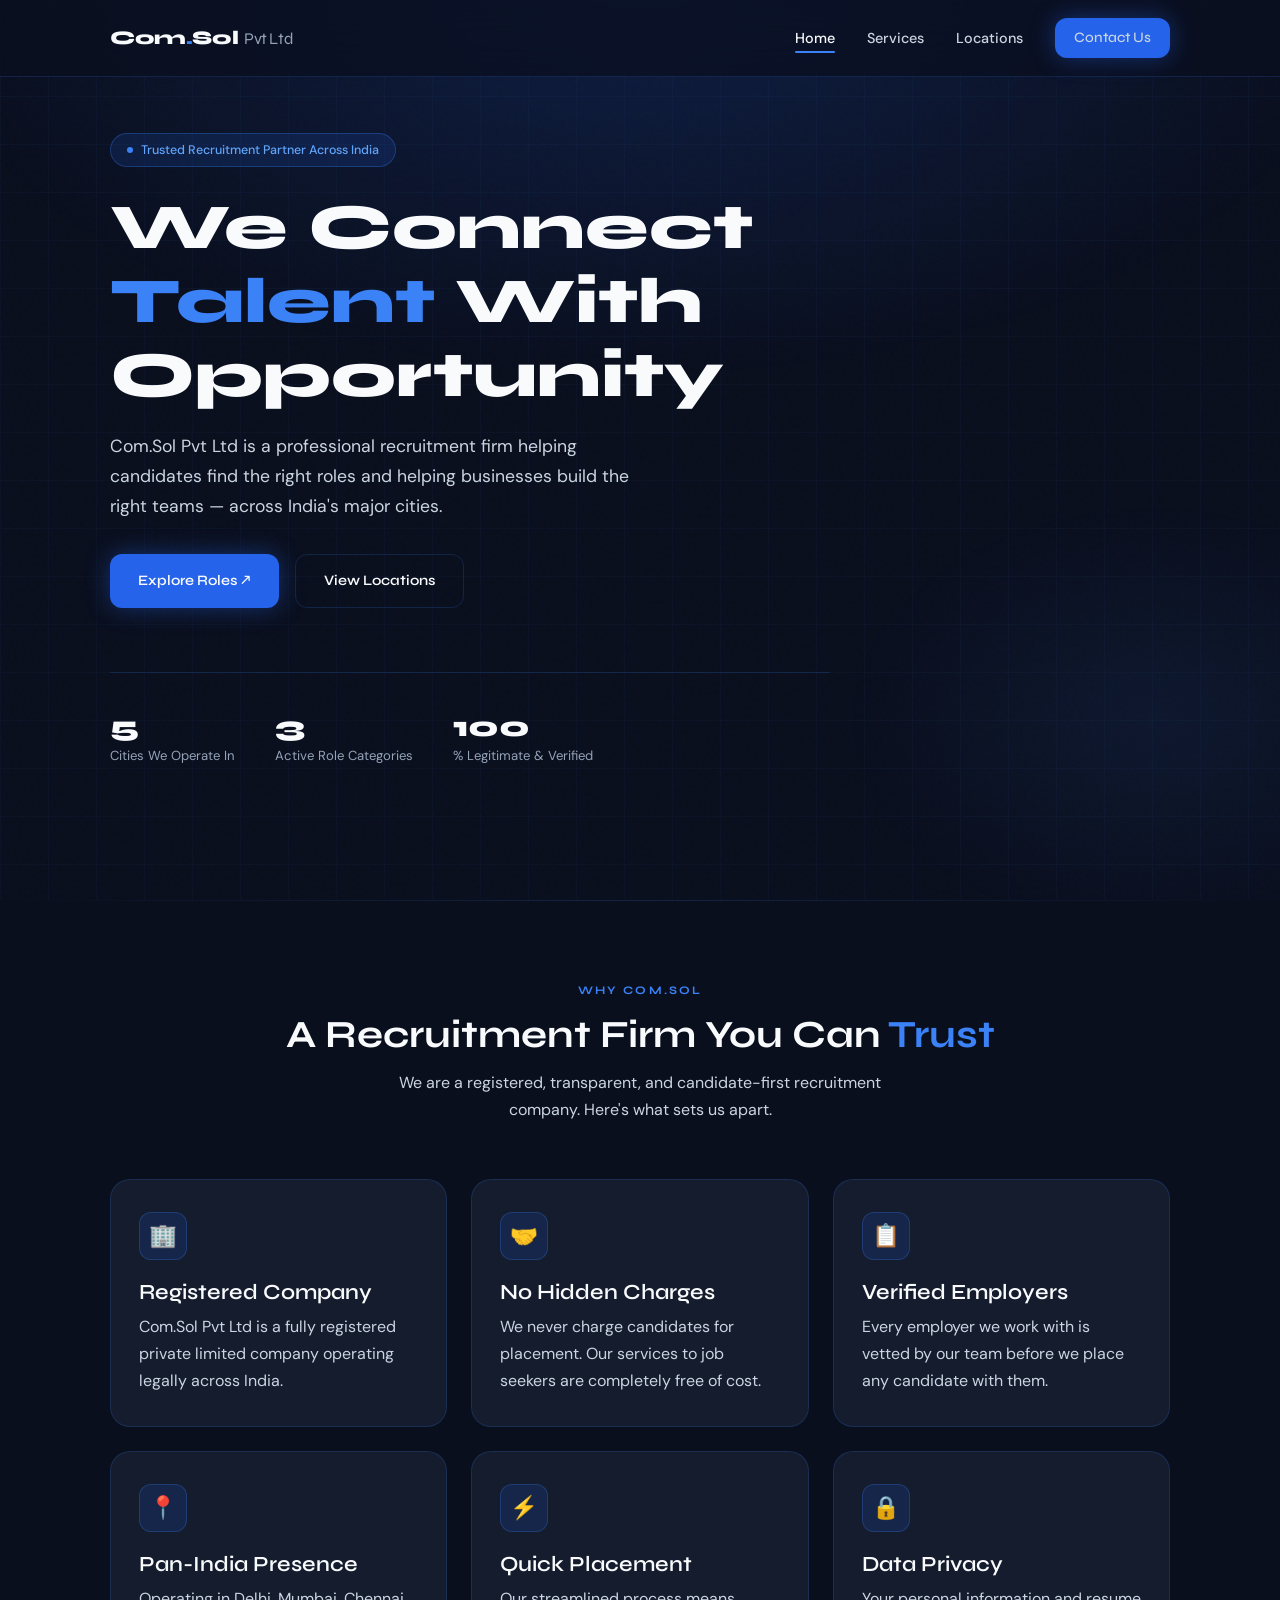
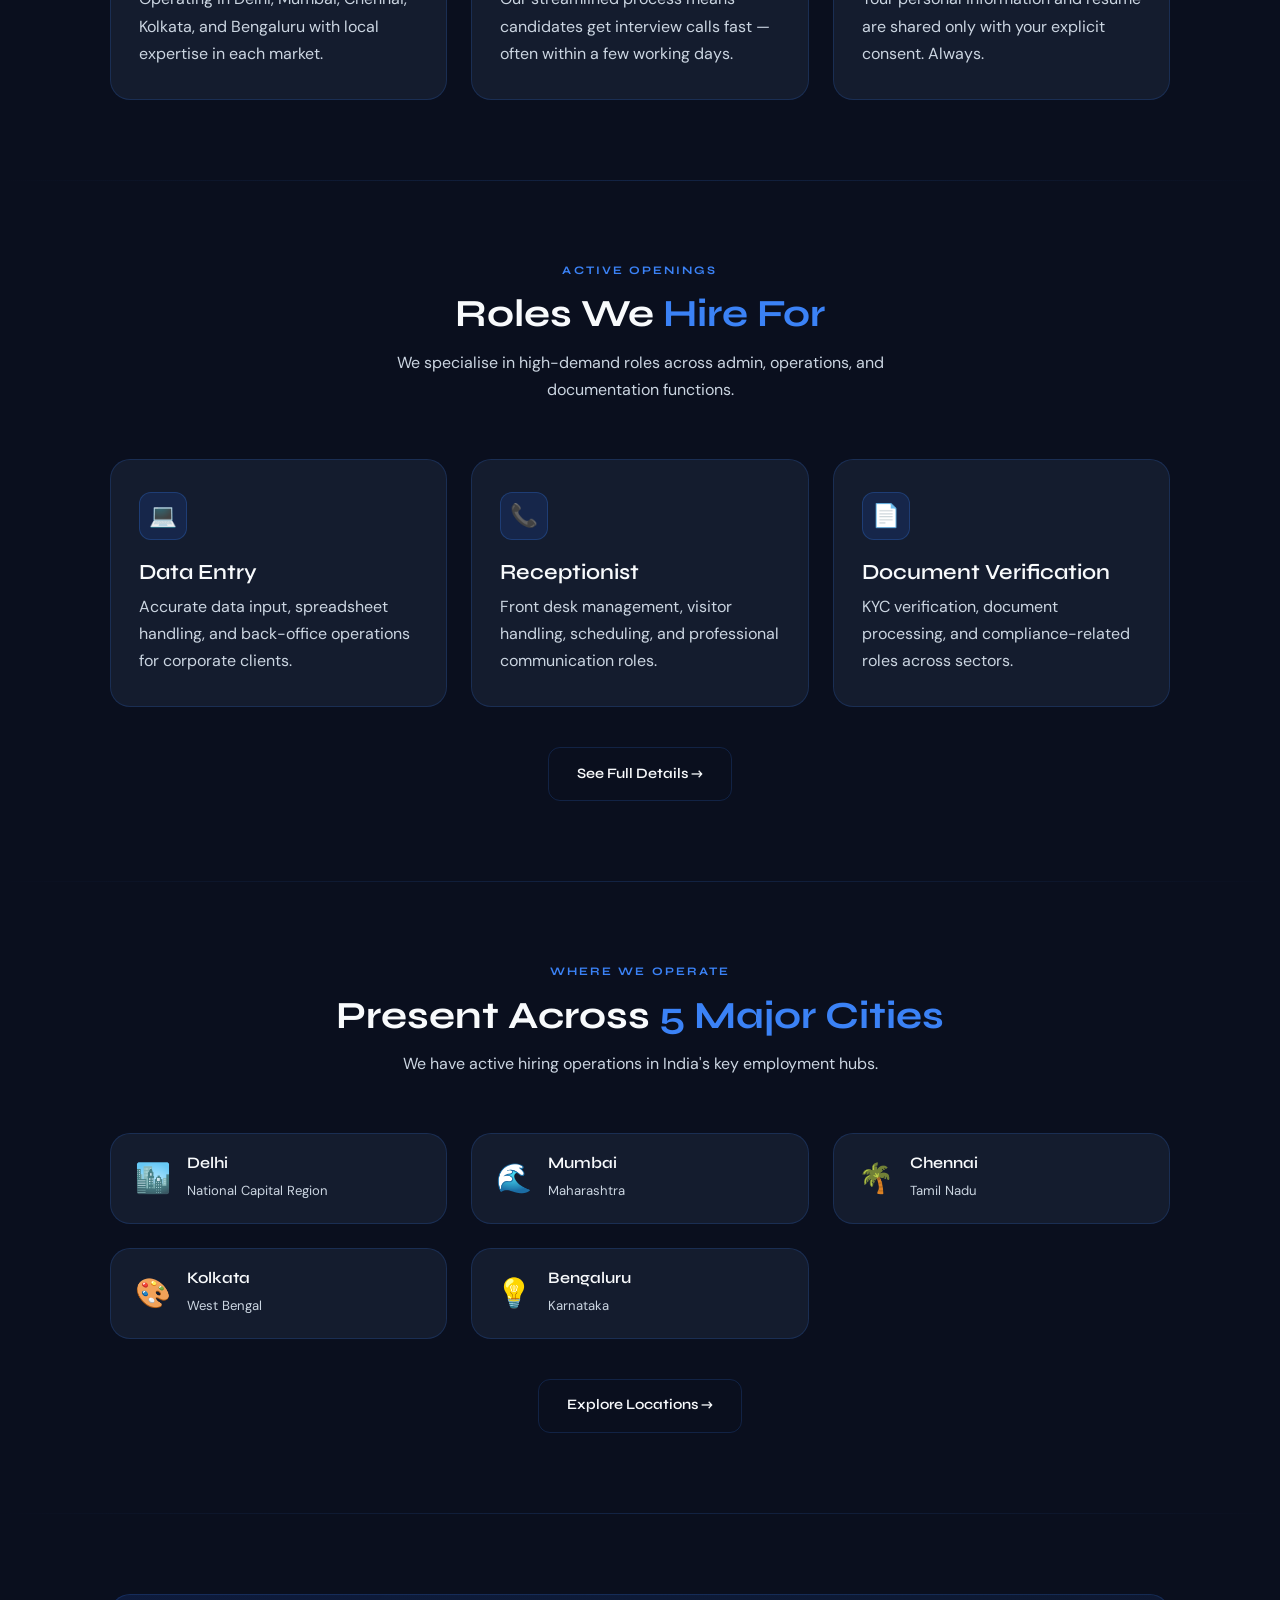
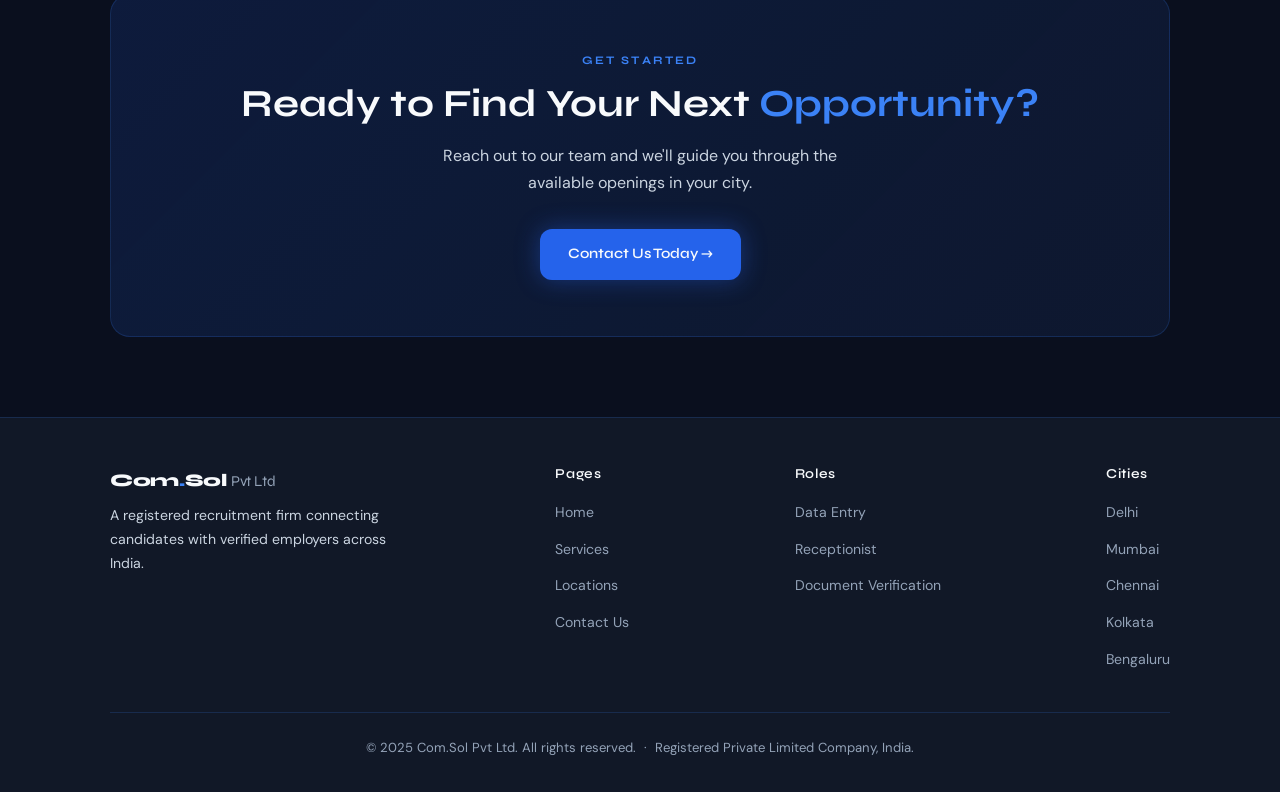
==== index.html @ 6b2676ba "initial site build" ====
<!DOCTYPE html>
<html lang="en">
<head>
  <meta charset="UTF-8" />
  <meta name="viewport" content="width=device-width, initial-scale=1.0" />
  <meta name="description" content="Com.Sol Pvt Ltd — A trusted recruitment partner connecting candidates with opportunities across India." />
  <title>Com.Sol Pvt Ltd | Recruitment Solutions</title>
  <link rel="stylesheet" href="css/style.css" />
</head>
<body>

  <!-- ── Navbar ─────────────────────────────────────────────── -->
  <header class="navbar">
    <div class="container nav-inner">
      <a href="index.html" class="nav-logo">Com<span>.</span>Sol <span style="font-weight:300;font-size:0.85em;color:var(--grey)">Pvt Ltd</span></a>
      <nav class="nav-links">
        <a href="index.html">Home</a>
        <a href="services.html">Services</a>
        <a href="locations.html">Locations</a>
        <a href="contact.html" class="btn btn-primary" style="padding:0.5rem 1.2rem;">Contact Us</a>
      </nav>
      <button class="hamburger" aria-label="Open menu">
        <span></span><span></span><span></span>
      </button>
    </div>
  </header>

  <!-- Mobile drawer -->
  <nav class="nav-drawer">
    <a href="index.html">Home</a>
    <a href="services.html">Services</a>
    <a href="locations.html">Locations</a>
    <a href="contact.html">Contact Us</a>
  </nav>

  <!-- ── Hero ───────────────────────────────────────────────── -->
  <section class="hero">
    <div class="hero-bg"></div>
    <div class="hero-grid"></div>
    <div class="container">
      <div class="hero-content">
        <div class="hero-badge">
          <span class="dot"></span>
          Trusted Recruitment Partner Across India
        </div>
        <h1>We Connect <span class="accent">Talent</span> With Opportunity</h1>
        <p>Com.Sol Pvt Ltd is a professional recruitment firm helping candidates find the right roles and helping businesses build the right teams — across India's major cities.</p>
        <div class="hero-cta">
          <a href="services.html" class="btn btn-primary">Explore Roles ↗</a>
          <a href="locations.html" class="btn btn-outline">View Locations</a>
        </div>

        <div class="stats-bar">
          <div class="stat-item">
            <div class="stat-num" data-count="5">0</div>
            <div class="stat-label">Cities We Operate In</div>
          </div>
          <div class="stat-item">
            <div class="stat-num" data-count="3">0</div>
            <div class="stat-label">Active Role Categories</div>
          </div>
          <div class="stat-item">
            <div class="stat-num" data-count="100">0</div>
            <div class="stat-label">% Legitimate &amp; Verified</div>
          </div>
        </div>
      </div>
    </div>
  </section>

  <div class="divider"></div>

  <!-- ── Why Trust Us ───────────────────────────────────────── -->
  <section>
    <div class="container">
      <div class="section-title reveal">
        <span class="section-label">Why Com.Sol</span>
        <h2>A Recruitment Firm You Can <span class="accent">Trust</span></h2>
        <p>We are a registered, transparent, and candidate-first recruitment company. Here's what sets us apart.</p>
      </div>

      <div class="grid-3 stagger-children">
        <div class="card reveal">
          <div class="card-icon">🏢</div>
          <h3>Registered Company</h3>
          <p>Com.Sol Pvt Ltd is a fully registered private limited company operating legally across India.</p>
        </div>
        <div class="card reveal">
          <div class="card-icon">🤝</div>
          <h3>No Hidden Charges</h3>
          <p>We never charge candidates for placement. Our services to job seekers are completely free of cost.</p>
        </div>
        <div class="card reveal">
          <div class="card-icon">📋</div>
          <h3>Verified Employers</h3>
          <p>Every employer we work with is vetted by our team before we place any candidate with them.</p>
        </div>
        <div class="card reveal">
          <div class="card-icon">📍</div>
          <h3>Pan-India Presence</h3>
          <p>Operating in Delhi, Mumbai, Chennai, Kolkata, and Bengaluru with local expertise in each market.</p>
        </div>
        <div class="card reveal">
          <div class="card-icon">⚡</div>
          <h3>Quick Placement</h3>
          <p>Our streamlined process means candidates get interview calls fast — often within a few working days.</p>
        </div>
        <div class="card reveal">
          <div class="card-icon">🔒</div>
          <h3>Data Privacy</h3>
          <p>Your personal information and resume are shared only with your explicit consent. Always.</p>
        </div>
      </div>
    </div>
  </section>

  <div class="divider"></div>

  <!-- ── Roles preview ──────────────────────────────────────── -->
  <section>
    <div class="container">
      <div class="section-title reveal">
        <span class="section-label">Active Openings</span>
        <h2>Roles We <span class="accent">Hire For</span></h2>
        <p>We specialise in high-demand roles across admin, operations, and documentation functions.</p>
      </div>

      <div class="grid-3 stagger-children" style="margin-bottom:2.5rem;">
        <div class="card reveal">
          <div class="card-icon">💻</div>
          <h3>Data Entry</h3>
          <p>Accurate data input, spreadsheet handling, and back-office operations for corporate clients.</p>
        </div>
        <div class="card reveal">
          <div class="card-icon">📞</div>
          <h3>Receptionist</h3>
          <p>Front desk management, visitor handling, scheduling, and professional communication roles.</p>
        </div>
        <div class="card reveal">
          <div class="card-icon">📄</div>
          <h3>Document Verification</h3>
          <p>KYC verification, document processing, and compliance-related roles across sectors.</p>
        </div>
      </div>

      <div style="text-align:center;" class="reveal">
        <a href="services.html" class="btn btn-outline">See Full Details →</a>
      </div>
    </div>
  </section>

  <div class="divider"></div>

  <!-- ── Locations preview ──────────────────────────────────── -->
  <section>
    <div class="container">
      <div class="section-title reveal">
        <span class="section-label">Where We Operate</span>
        <h2>Present Across <span class="accent">5 Major Cities</span></h2>
        <p>We have active hiring operations in India's key employment hubs.</p>
      </div>

      <div class="grid-3 stagger-children" style="margin-bottom:2.5rem;">
        <div class="card reveal" style="display:flex;align-items:center;gap:1rem;padding:1.25rem 1.5rem;">
          <span style="font-size:1.8rem;">🏙️</span>
          <div><h3 style="font-size:1rem;">Delhi</h3><p style="font-size:0.82rem;">National Capital Region</p></div>
        </div>
        <div class="card reveal" style="display:flex;align-items:center;gap:1rem;padding:1.25rem 1.5rem;">
          <span style="font-size:1.8rem;">🌊</span>
          <div><h3 style="font-size:1rem;">Mumbai</h3><p style="font-size:0.82rem;">Maharashtra</p></div>
        </div>
        <div class="card reveal" style="display:flex;align-items:center;gap:1rem;padding:1.25rem 1.5rem;">
          <span style="font-size:1.8rem;">🌴</span>
          <div><h3 style="font-size:1rem;">Chennai</h3><p style="font-size:0.82rem;">Tamil Nadu</p></div>
        </div>
        <div class="card reveal" style="display:flex;align-items:center;gap:1rem;padding:1.25rem 1.5rem;">
          <span style="font-size:1.8rem;">🎨</span>
          <div><h3 style="font-size:1rem;">Kolkata</h3><p style="font-size:0.82rem;">West Bengal</p></div>
        </div>
        <div class="card reveal" style="display:flex;align-items:center;gap:1rem;padding:1.25rem 1.5rem;">
          <span style="font-size:1.8rem;">💡</span>
          <div><h3 style="font-size:1rem;">Bengaluru</h3><p style="font-size:0.82rem;">Karnataka</p></div>
        </div>
      </div>

      <div style="text-align:center;" class="reveal">
        <a href="locations.html" class="btn btn-outline">Explore Locations →</a>
      </div>
    </div>
  </section>

  <div class="divider"></div>

  <!-- ── CTA banner ─────────────────────────────────────────── -->
  <section>
    <div class="container">
      <div class="card reveal" style="text-align:center; padding:3.5rem 2rem; background:linear-gradient(135deg, rgba(37,99,235,0.15), rgba(59,130,246,0.08));">
        <span class="section-label" style="display:block;text-align:center;">Get Started</span>
        <h2 style="margin-bottom:1rem;">Ready to Find Your Next <span class="accent">Opportunity?</span></h2>
        <p style="max-width:460px;margin:0 auto 2rem;">Reach out to our team and we'll guide you through the available openings in your city.</p>
        <a href="contact.html" class="btn btn-primary">Contact Us Today →</a>
      </div>
    </div>
  </section>

  <!-- ── Footer ─────────────────────────────────────────────── -->
  <footer>
    <div class="container">
      <div class="footer-inner">
        <div class="footer-brand">
          <div class="nav-logo">Com<span>.</span>Sol <span style="font-weight:300;font-size:0.85em;color:var(--grey)">Pvt Ltd</span></div>
          <p>A registered recruitment firm connecting candidates with verified employers across India.</p>
        </div>
        <div class="footer-links">
          <h4>Pages</h4>
          <ul>
            <li><a href="index.html">Home</a></li>
            <li><a href="services.html">Services</a></li>
            <li><a href="locations.html">Locations</a></li>
            <li><a href="contact.html">Contact Us</a></li>
          </ul>
        </div>
        <div class="footer-links">
          <h4>Roles</h4>
          <ul>
            <li><a href="services.html">Data Entry</a></li>
            <li><a href="services.html">Receptionist</a></li>
            <li><a href="services.html">Document Verification</a></li>
          </ul>
        </div>
        <div class="footer-links">
          <h4>Cities</h4>
          <ul>
            <li><a href="locations.html">Delhi</a></li>
            <li><a href="locations.html">Mumbai</a></li>
            <li><a href="locations.html">Chennai</a></li>
            <li><a href="locations.html">Kolkata</a></li>
            <li><a href="locations.html">Bengaluru</a></li>
          </ul>
        </div>
      </div>
      <div class="footer-bottom">
        © 2025 Com.Sol Pvt Ltd. All rights reserved. &nbsp;·&nbsp; Registered Private Limited Company, India.
      </div>
    </div>
  </footer>

  <script src="js/main.js"></script>
</body>
</html>
---- css/style.css ----
/* ============================================================
   Com.Sol Pvt Ltd — Main Stylesheet
   Mobile-first, Navy + Electric Blue theme
   ============================================================ */

@import url('https://fonts.googleapis.com/css2?family=Syne:wght@400;600;700;800&family=DM+Sans:wght@300;400;500&display=swap');

/* ── Variables ─────────────────────────────────────────────── */
:root {
  --navy:        #0a0f1e;
  --navy-2:      #111827;
  --navy-3:      #1a2236;
  --blue:        #2563eb;
  --blue-bright: #3b82f6;
  --blue-glow:   #60a5fa;
  --white:       #f8fafc;
  --grey:        #94a3b8;
  --grey-light:  #cbd5e1;
  --card-bg:     #141c2e;
  --border:      rgba(59,130,246,0.18);

  --font-head: 'Syne', sans-serif;
  --font-body: 'DM Sans', sans-serif;

  --radius:    12px;
  --radius-lg: 20px;
  --shadow:    0 4px 32px rgba(37,99,235,0.12);
  --transition: 0.3s cubic-bezier(0.4,0,0.2,1);
}

/* ── Reset ─────────────────────────────────────────────────── */
*, *::before, *::after { box-sizing: border-box; margin: 0; padding: 0; }
html { scroll-behavior: smooth; font-size: 16px; }
body {
  background: var(--navy);
  color: var(--white);
  font-family: var(--font-body);
  font-weight: 400;
  line-height: 1.7;
  overflow-x: hidden;
}
img { max-width: 100%; display: block; }
a { color: inherit; text-decoration: none; }
ul { list-style: none; }

/* ── Noise texture overlay ─────────────────────────────────── */
body::before {
  content: '';
  position: fixed;
  inset: 0;
  background-image: url("data:image/svg+xml,%3Csvg viewBox='0 0 256 256' xmlns='http://www.w3.org/2000/svg'%3E%3Cfilter id='n'%3E%3CfeTurbulence type='fractalNoise' baseFrequency='0.9' numOctaves='4' stitchTiles='stitch'/%3E%3C/filter%3E%3Crect width='100%25' height='100%25' filter='url(%23n)' opacity='0.035'/%3E%3C/svg%3E");
  pointer-events: none;
  z-index: 0;
  opacity: 0.4;
}

/* ── Typography ────────────────────────────────────────────── */
h1, h2, h3, h4 {
  font-family: var(--font-head);
  line-height: 1.15;
  font-weight: 700;
}
h1 { font-size: clamp(2.2rem, 7vw, 4rem); font-weight: 800; }
h2 { font-size: clamp(1.6rem, 4vw, 2.4rem); }
h3 { font-size: clamp(1.1rem, 2.5vw, 1.35rem); font-weight: 600; }
p  { color: var(--grey-light); font-size: 1rem; }

.accent { color: var(--blue-bright); }
.section-label {
  font-family: var(--font-head);
  font-size: 0.72rem;
  font-weight: 700;
  letter-spacing: 0.18em;
  text-transform: uppercase;
  color: var(--blue-bright);
  margin-bottom: 0.75rem;
  display: block;
}

/* ── Layout helpers ────────────────────────────────────────── */
.container {
  width: 100%;
  max-width: 1100px;
  margin-inline: auto;
  padding-inline: 1.25rem;
}
section { padding: 5rem 0; position: relative; z-index: 1; }

/* ── Scroll animation base ─────────────────────────────────── */
.reveal {
  opacity: 0;
  transform: translateY(32px);
  transition: opacity 0.65s ease, transform 0.65s ease;
}
.reveal.visible {
  opacity: 1;
  transform: translateY(0);
}
.reveal-delay-1 { transition-delay: 0.1s; }
.reveal-delay-2 { transition-delay: 0.2s; }
.reveal-delay-3 { transition-delay: 0.3s; }
.reveal-delay-4 { transition-delay: 0.4s; }

/* ── Navbar ─────────────────────────────────────────────────── */
.navbar {
  position: fixed;
  top: 0; left: 0; right: 0;
  z-index: 100;
  padding: 1.1rem 0;
  background: rgba(10,15,30,0.7);
  backdrop-filter: blur(18px);
  -webkit-backdrop-filter: blur(18px);
  border-bottom: 1px solid var(--border);
  transition: background var(--transition);
}
.navbar.scrolled {
  background: rgba(10,15,30,0.95);
}
.nav-inner {
  display: flex;
  align-items: center;
  justify-content: space-between;
}
.nav-logo {
  font-family: var(--font-head);
  font-weight: 800;
  font-size: 1.2rem;
  color: var(--white);
  letter-spacing: -0.02em;
}
.nav-logo span { color: var(--blue-bright); }
.nav-links {
  display: flex;
  gap: 2rem;
  align-items: center;
}
.nav-links a {
  font-size: 0.9rem;
  font-weight: 500;
  color: var(--grey-light);
  transition: color var(--transition);
  position: relative;
}
.nav-links a::after {
  content: '';
  position: absolute;
  bottom: -3px; left: 0;
  width: 0; height: 2px;
  background: var(--blue-bright);
  border-radius: 2px;
  transition: width var(--transition);
}
.nav-links a:hover,
.nav-links a.active { color: var(--white); }
.nav-links a:hover::after,
.nav-links a.active::after { width: 100%; }

/* Hamburger */
.hamburger {
  display: none;
  flex-direction: column;
  gap: 5px;
  cursor: pointer;
  padding: 4px;
  background: none;
  border: none;
}
.hamburger span {
  display: block;
  width: 24px; height: 2px;
  background: var(--white);
  border-radius: 2px;
  transition: var(--transition);
}
.hamburger.open span:nth-child(1) { transform: translateY(7px) rotate(45deg); }
.hamburger.open span:nth-child(2) { opacity: 0; }
.hamburger.open span:nth-child(3) { transform: translateY(-7px) rotate(-45deg); }

/* Mobile nav drawer */
.nav-drawer {
  display: none;
  position: fixed;
  top: 0; left: 0; right: 0; bottom: 0;
  background: var(--navy-2);
  z-index: 99;
  flex-direction: column;
  align-items: center;
  justify-content: center;
  gap: 2.5rem;
}
.nav-drawer.open { display: flex; }
.nav-drawer a {
  font-family: var(--font-head);
  font-size: 2rem;
  font-weight: 700;
  color: var(--white);
  transition: color var(--transition);
}
.nav-drawer a:hover { color: var(--blue-bright); }

/* ── Hero ───────────────────────────────────────────────────── */
.hero {
  min-height: 100svh;
  display: flex;
  align-items: center;
  padding-top: 5rem;
  position: relative;
  overflow: hidden;
}
.hero-bg {
  position: absolute;
  inset: 0;
  background: radial-gradient(ellipse 80% 60% at 50% 0%, rgba(37,99,235,0.18) 0%, transparent 70%),
              radial-gradient(ellipse 40% 40% at 90% 80%, rgba(59,130,246,0.08) 0%, transparent 60%);
}
.hero-grid {
  position: absolute;
  inset: 0;
  background-image:
    linear-gradient(rgba(59,130,246,0.04) 1px, transparent 1px),
    linear-gradient(90deg, rgba(59,130,246,0.04) 1px, transparent 1px);
  background-size: 48px 48px;
}
.hero-content {
  position: relative;
  z-index: 1;
  max-width: 720px;
}
.hero-badge {
  display: inline-flex;
  align-items: center;
  gap: 0.5rem;
  background: rgba(37,99,235,0.15);
  border: 1px solid rgba(59,130,246,0.3);
  border-radius: 100px;
  padding: 0.35rem 1rem;
  font-size: 0.78rem;
  font-weight: 500;
  color: var(--blue-glow);
  margin-bottom: 1.5rem;
  animation: fadeDown 0.6s ease both;
}
.hero-badge .dot {
  width: 6px; height: 6px;
  border-radius: 50%;
  background: var(--blue-bright);
  animation: pulse 2s ease infinite;
}
.hero h1 {
  animation: fadeUp 0.7s ease 0.15s both;
  margin-bottom: 1.25rem;
}
.hero p {
  font-size: 1.1rem;
  max-width: 540px;
  animation: fadeUp 0.7s ease 0.3s both;
  margin-bottom: 2rem;
}
.hero-cta {
  display: flex;
  gap: 1rem;
  flex-wrap: wrap;
  animation: fadeUp 0.7s ease 0.45s both;
}
.btn {
  display: inline-flex;
  align-items: center;
  gap: 0.5rem;
  padding: 0.85rem 1.75rem;
  border-radius: var(--radius);
  font-family: var(--font-head);
  font-size: 0.9rem;
  font-weight: 600;
  cursor: pointer;
  transition: var(--transition);
  border: none;
}
.btn-primary {
  background: var(--blue);
  color: var(--white);
  box-shadow: 0 0 24px rgba(37,99,235,0.4);
}
.btn-primary:hover {
  background: var(--blue-bright);
  box-shadow: 0 0 36px rgba(59,130,246,0.5);
  transform: translateY(-2px);
}
.btn-outline {
  background: transparent;
  color: var(--white);
  border: 1.5px solid var(--border);
}
.btn-outline:hover {
  border-color: var(--blue-bright);
  color: var(--blue-bright);
  transform: translateY(-2px);
}

/* Stats bar */
.stats-bar {
  display: flex;
  gap: 2.5rem;
  flex-wrap: wrap;
  margin-top: 4rem;
  padding-top: 2.5rem;
  border-top: 1px solid var(--border);
  animation: fadeUp 0.7s ease 0.6s both;
}
.stat-num {
  font-family: var(--font-head);
  font-size: 1.8rem;
  font-weight: 800;
  color: var(--white);
  line-height: 1;
}
.stat-label {
  font-size: 0.82rem;
  color: var(--grey);
  margin-top: 0.2rem;
}

/* ── Section titles ─────────────────────────────────────────── */
.section-title {
  text-align: center;
  margin-bottom: 3.5rem;
}
.section-title h2 { margin-bottom: 0.75rem; }
.section-title p  { max-width: 520px; margin-inline: auto; }

/* ── Cards ──────────────────────────────────────────────────── */
.card {
  background: var(--card-bg);
  border: 1px solid var(--border);
  border-radius: var(--radius-lg);
  padding: 2rem 1.75rem;
  transition: var(--transition);
  position: relative;
  overflow: hidden;
}
.card::before {
  content: '';
  position: absolute;
  top: 0; left: 0; right: 0;
  height: 3px;
  background: linear-gradient(90deg, var(--blue), var(--blue-glow));
  opacity: 0;
  transition: opacity var(--transition);
}
.card:hover {
  border-color: rgba(59,130,246,0.4);
  transform: translateY(-4px);
  box-shadow: var(--shadow);
}
.card:hover::before { opacity: 1; }

.card-icon {
  width: 48px; height: 48px;
  border-radius: var(--radius);
  background: rgba(37,99,235,0.15);
  border: 1px solid rgba(59,130,246,0.25);
  display: flex;
  align-items: center;
  justify-content: center;
  margin-bottom: 1.25rem;
  font-size: 1.4rem;
}
.card h3 { margin-bottom: 0.5rem; }

/* ── Grid layouts ───────────────────────────────────────────── */
.grid-3 {
  display: grid;
  grid-template-columns: 1fr;
  gap: 1.5rem;
}
.grid-2 {
  display: grid;
  grid-template-columns: 1fr;
  gap: 1.5rem;
}

/* ── Divider ────────────────────────────────────────────────── */
.divider {
  height: 1px;
  background: linear-gradient(90deg, transparent, var(--border), transparent);
  margin: 0;
}

/* ── Footer ─────────────────────────────────────────────────── */
footer {
  background: var(--navy-2);
  border-top: 1px solid var(--border);
  padding: 3rem 0 2rem;
  position: relative;
  z-index: 1;
}
.footer-inner {
  display: flex;
  flex-direction: column;
  gap: 2rem;
}
.footer-brand .nav-logo { font-size: 1.1rem; margin-bottom: 0.5rem; }
.footer-brand p { font-size: 0.88rem; max-width: 280px; }
.footer-links h4 {
  font-family: var(--font-head);
  font-size: 0.85rem;
  font-weight: 600;
  color: var(--white);
  margin-bottom: 1rem;
  letter-spacing: 0.05em;
}
.footer-links ul { display: flex; flex-direction: column; gap: 0.6rem; }
.footer-links a {
  font-size: 0.88rem;
  color: var(--grey);
  transition: color var(--transition);
}
.footer-links a:hover { color: var(--blue-bright); }
.footer-bottom {
  margin-top: 2.5rem;
  padding-top: 1.5rem;
  border-top: 1px solid var(--border);
  font-size: 0.82rem;
  color: var(--grey);
  text-align: center;
}

/* ── Page hero (inner pages) ────────────────────────────────── */
.page-hero {
  padding: 8rem 0 4rem;
  position: relative;
  overflow: hidden;
}
.page-hero-bg {
  position: absolute;
  inset: 0;
  background: radial-gradient(ellipse 70% 60% at 50% 0%, rgba(37,99,235,0.14) 0%, transparent 70%);
}
.page-hero h1 { margin-bottom: 1rem; }
.page-hero p  { max-width: 560px; font-size: 1.05rem; }

/* ── Animations ─────────────────────────────────────────────── */
@keyframes fadeUp   { from { opacity:0; transform:translateY(24px); } to { opacity:1; transform:none; } }
@keyframes fadeDown { from { opacity:0; transform:translateY(-12px);} to { opacity:1; transform:none; } }
@keyframes pulse {
  0%,100% { box-shadow: 0 0 0 0 rgba(59,130,246,0.6); }
  50%      { box-shadow: 0 0 0 5px rgba(59,130,246,0); }
}

/* ── Responsive ─────────────────────────────────────────────── */
@media (min-width: 640px) {
  .grid-3 { grid-template-columns: repeat(2, 1fr); }
  .grid-2 { grid-template-columns: repeat(2, 1fr); }
  .footer-inner { flex-direction: row; justify-content: space-between; }
}
@media (min-width: 900px) {
  .grid-3 { grid-template-columns: repeat(3, 1fr); }
  .hamburger { display: none !important; }
  .nav-links  { display: flex !important; }
}
@media (max-width: 899px) {
  .hamburger { display: flex; }
  .nav-links  { display: none; }
}
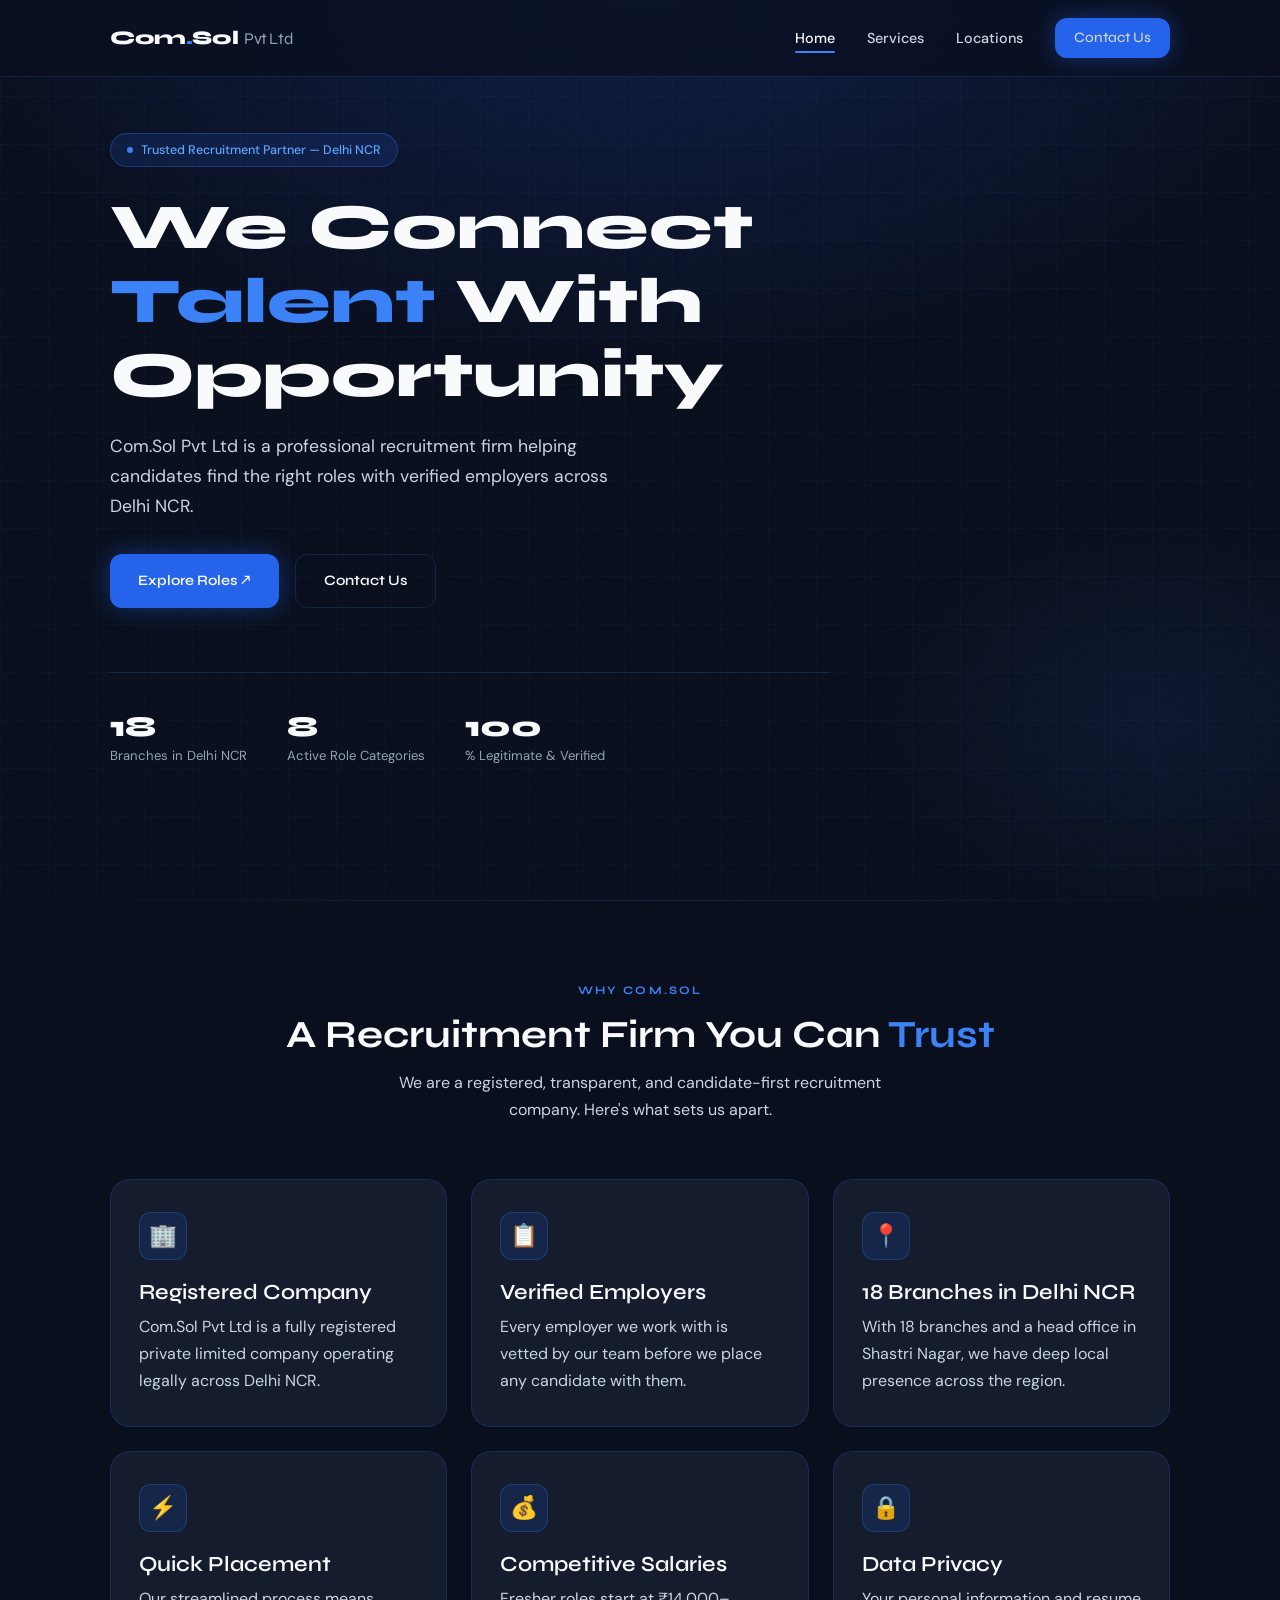
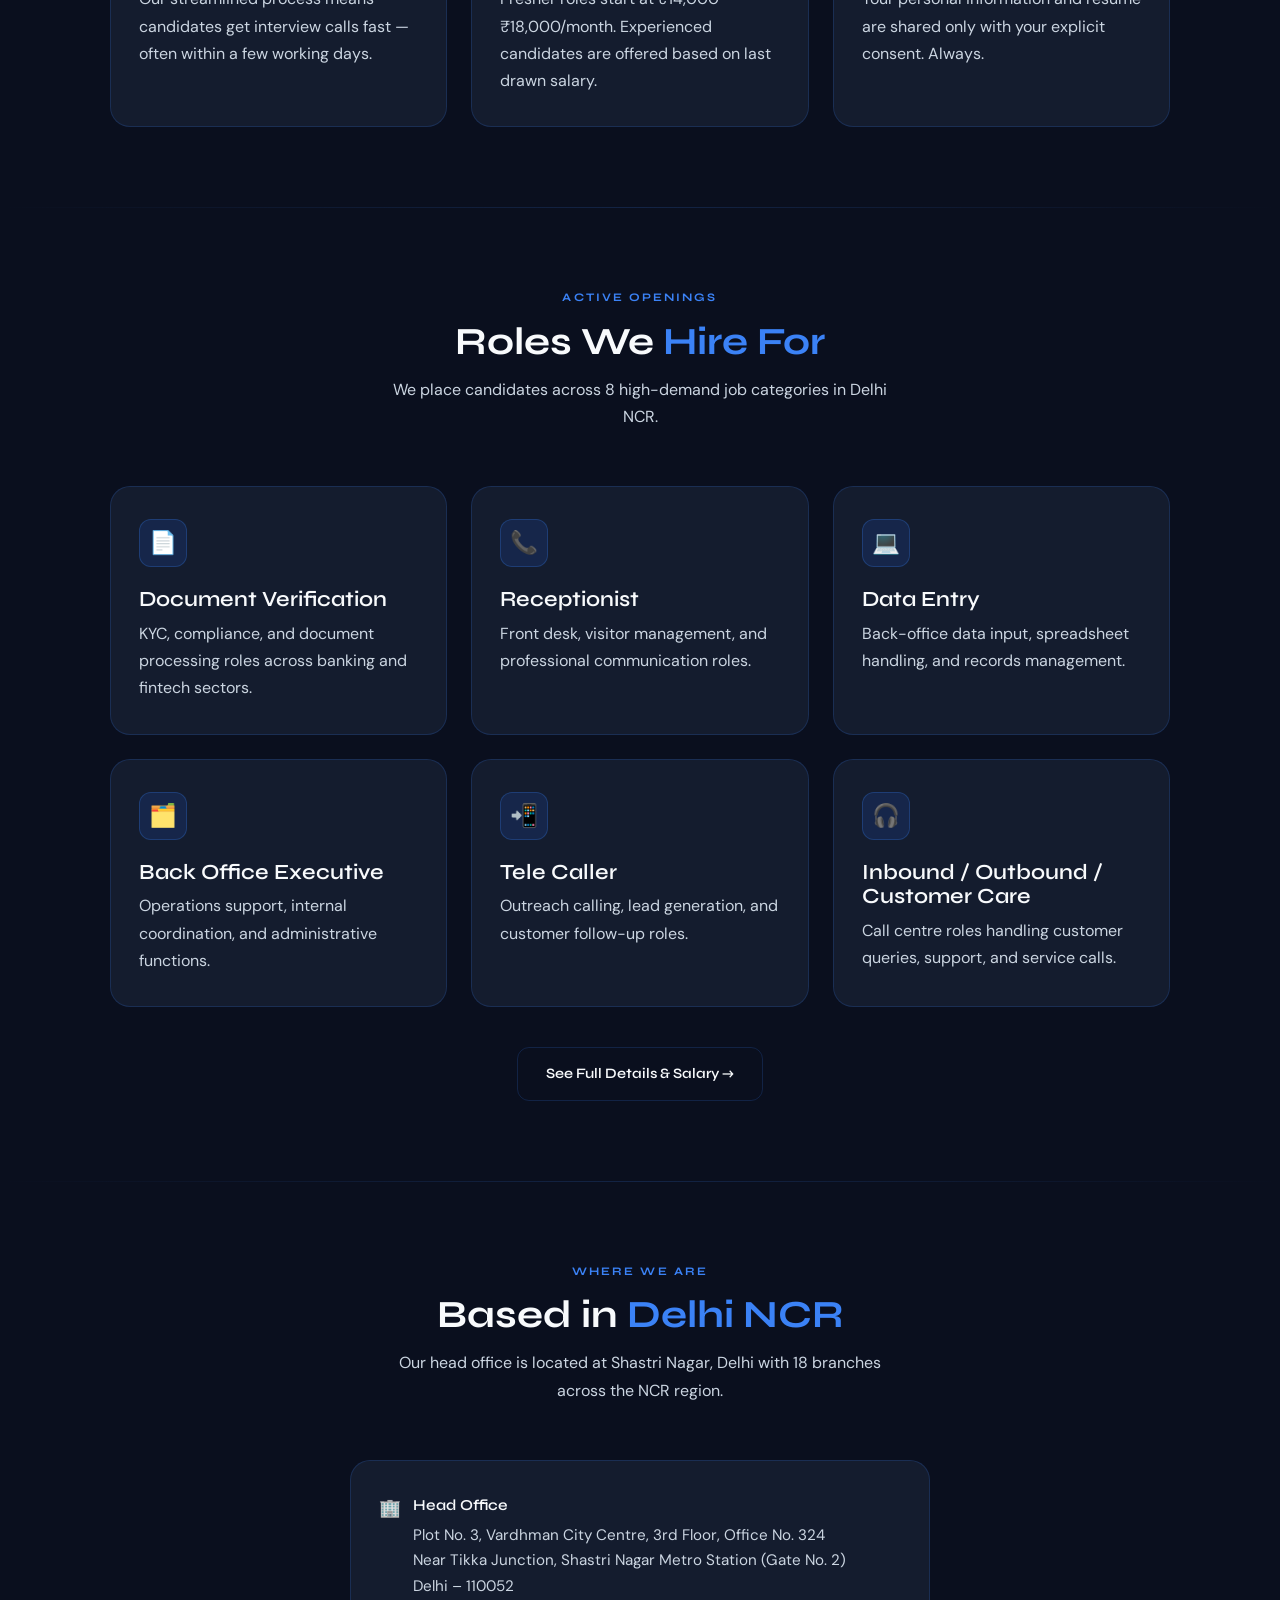
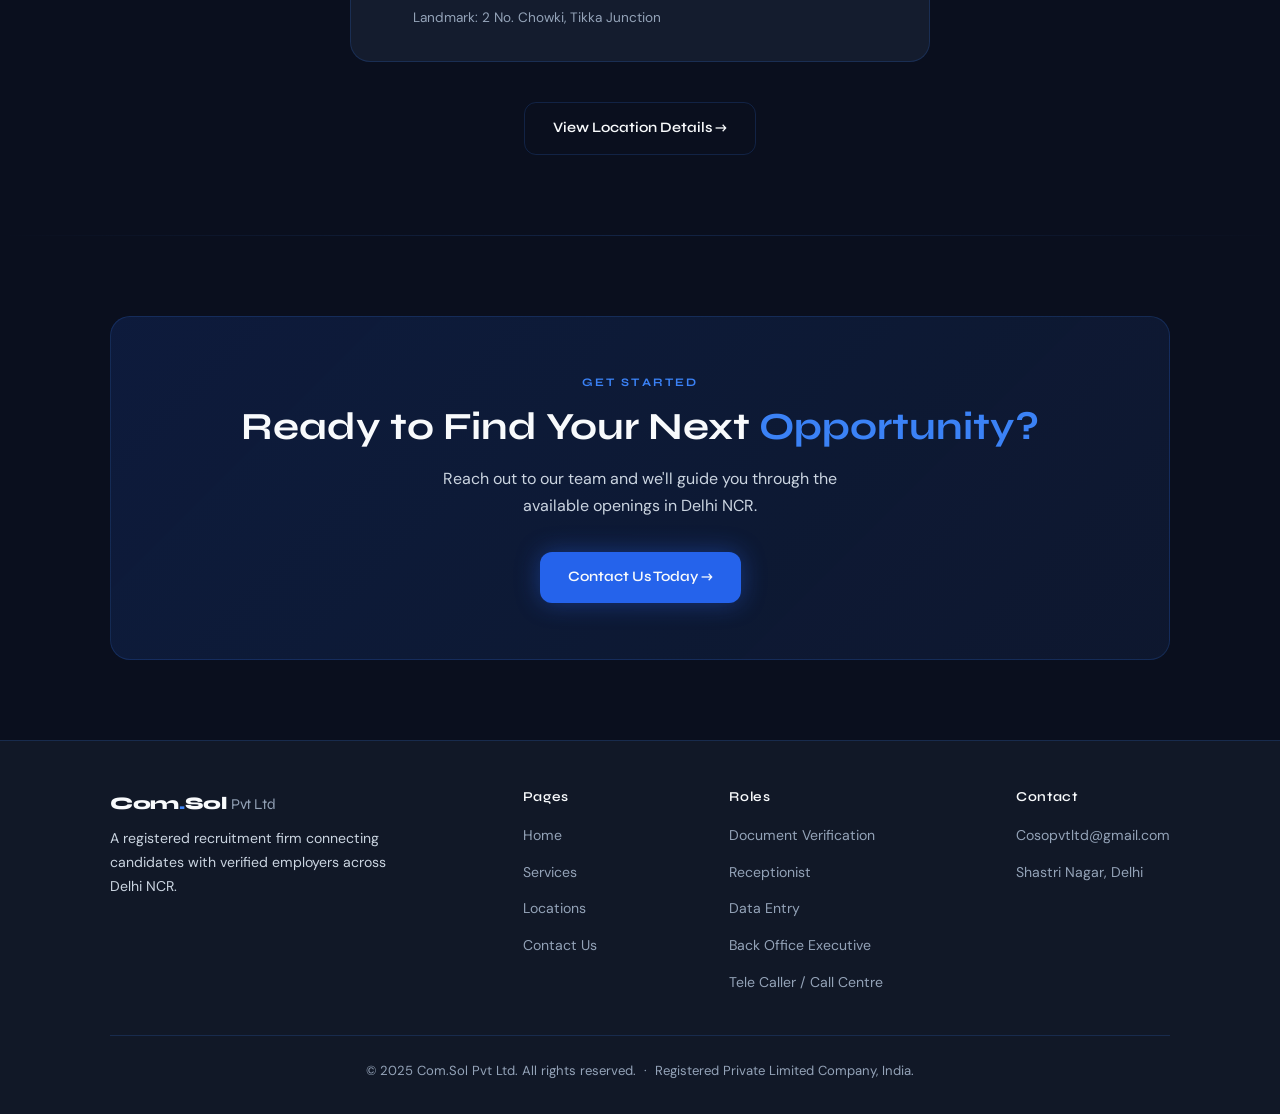
==== commit 82f4333c: "update: locations, roles, contact modal, salary info" ====
--- a/index.html
+++ b/index.html
@@ -3,7 +3,7 @@
 <head>
   <meta charset="UTF-8" />
   <meta name="viewport" content="width=device-width, initial-scale=1.0" />
-  <meta name="description" content="Com.Sol Pvt Ltd — A trusted recruitment partner connecting candidates with opportunities across India." />
+  <meta name="description" content="Com.Sol Pvt Ltd — A trusted recruitment partner connecting candidates with opportunities across Delhi NCR." />
   <title>Com.Sol Pvt Ltd | Recruitment Solutions</title>
   <link rel="stylesheet" href="css/style.css" />
 </head>
@@ -16,8 +16,8 @@
       <nav class="nav-links">
         <a href="index.html">Home</a>
         <a href="services.html">Services</a>
-        <a href="locations.html">Locations</a>
-        <a href="contact.html" class="btn btn-primary" style="padding:0.5rem 1.2rem;">Contact Us</a>
+        <a href="locations/">Locations</a>
+        <a href="#" data-contact class="btn btn-primary" style="padding:0.5rem 1.2rem;">Contact Us</a>
       </nav>
       <button class="hamburger" aria-label="Open menu">
         <span></span><span></span><span></span>
@@ -29,8 +29,8 @@
   <nav class="nav-drawer">
     <a href="index.html">Home</a>
     <a href="services.html">Services</a>
-    <a href="locations.html">Locations</a>
-    <a href="contact.html">Contact Us</a>
+    <a href="locations/">Locations</a>
+    <a href="#" data-contact>Contact Us</a>
   </nav>
 
   <!-- ── Hero ───────────────────────────────────────────────── -->
@@ -41,22 +41,22 @@
       <div class="hero-content">
         <div class="hero-badge">
           <span class="dot"></span>
-          Trusted Recruitment Partner Across India
+          Trusted Recruitment Partner — Delhi NCR
         </div>
         <h1>We Connect <span class="accent">Talent</span> With Opportunity</h1>
-        <p>Com.Sol Pvt Ltd is a professional recruitment firm helping candidates find the right roles and helping businesses build the right teams — across India's major cities.</p>
+        <p>Com.Sol Pvt Ltd is a professional recruitment firm helping candidates find the right roles with verified employers across Delhi NCR.</p>
         <div class="hero-cta">
           <a href="services.html" class="btn btn-primary">Explore Roles ↗</a>
-          <a href="locations.html" class="btn btn-outline">View Locations</a>
+          <a href="#" data-contact class="btn btn-outline">Contact Us</a>
         </div>
 
         <div class="stats-bar">
           <div class="stat-item">
-            <div class="stat-num" data-count="5">0</div>
-            <div class="stat-label">Cities We Operate In</div>
+            <div class="stat-num" data-count="18">0</div>
+            <div class="stat-label">Branches in Delhi NCR</div>
           </div>
           <div class="stat-item">
-            <div class="stat-num" data-count="3">0</div>
+            <div class="stat-num" data-count="8">0</div>
             <div class="stat-label">Active Role Categories</div>
           </div>
           <div class="stat-item">
@@ -83,12 +83,7 @@
         <div class="card reveal">
           <div class="card-icon">🏢</div>
           <h3>Registered Company</h3>
-          <p>Com.Sol Pvt Ltd is a fully registered private limited company operating legally across India.</p>
-        </div>
-        <div class="card reveal">
-          <div class="card-icon">🤝</div>
-          <h3>No Hidden Charges</h3>
-          <p>We never charge candidates for placement. Our services to job seekers are completely free of cost.</p>
+          <p>Com.Sol Pvt Ltd is a fully registered private limited company operating legally across Delhi NCR.</p>
         </div>
         <div class="card reveal">
           <div class="card-icon">📋</div>
@@ -97,8 +92,8 @@
         </div>
         <div class="card reveal">
           <div class="card-icon">📍</div>
-          <h3>Pan-India Presence</h3>
-          <p>Operating in Delhi, Mumbai, Chennai, Kolkata, and Bengaluru with local expertise in each market.</p>
+          <h3>18 Branches in Delhi NCR</h3>
+          <p>With 18 branches and a head office in Shastri Nagar, we have deep local presence across the region.</p>
         </div>
         <div class="card reveal">
           <div class="card-icon">⚡</div>
@@ -106,6 +101,11 @@
           <p>Our streamlined process means candidates get interview calls fast — often within a few working days.</p>
         </div>
         <div class="card reveal">
+          <div class="card-icon">💰</div>
+          <h3>Competitive Salaries</h3>
+          <p>Fresher roles start at ₹14,000–₹18,000/month. Experienced candidates are offered based on last drawn salary.</p>
+        </div>
+        <div class="card reveal">
           <div class="card-icon">🔒</div>
           <h3>Data Privacy</h3>
           <p>Your personal information and resume are shared only with your explicit consent. Always.</p>
@@ -122,69 +122,74 @@
       <div class="section-title reveal">
         <span class="section-label">Active Openings</span>
         <h2>Roles We <span class="accent">Hire For</span></h2>
-        <p>We specialise in high-demand roles across admin, operations, and documentation functions.</p>
+        <p>We place candidates across 8 high-demand job categories in Delhi NCR.</p>
       </div>
 
       <div class="grid-3 stagger-children" style="margin-bottom:2.5rem;">
+        <div class="card reveal">
+          <div class="card-icon">📄</div>
+          <h3>Document Verification</h3>
+          <p>KYC, compliance, and document processing roles across banking and fintech sectors.</p>
+        </div>
+        <div class="card reveal">
+          <div class="card-icon">📞</div>
+          <h3>Receptionist</h3>
+          <p>Front desk, visitor management, and professional communication roles.</p>
+        </div>
         <div class="card reveal">
           <div class="card-icon">💻</div>
           <h3>Data Entry</h3>
-          <p>Accurate data input, spreadsheet handling, and back-office operations for corporate clients.</p>
-        </div>
-        <div class="card reveal">
-          <div class="card-icon">📞</div>
-          <h3>Receptionist</h3>
-          <p>Front desk management, visitor handling, scheduling, and professional communication roles.</p>
-        </div>
-        <div class="card reveal">
-          <div class="card-icon">📄</div>
-          <h3>Document Verification</h3>
-          <p>KYC verification, document processing, and compliance-related roles across sectors.</p>
+          <p>Back-office data input, spreadsheet handling, and records management.</p>
+        </div>
+        <div class="card reveal">
+          <div class="card-icon">🗂️</div>
+          <h3>Back Office Executive</h3>
+          <p>Operations support, internal coordination, and administrative functions.</p>
+        </div>
+        <div class="card reveal">
+          <div class="card-icon">📲</div>
+          <h3>Tele Caller</h3>
+          <p>Outreach calling, lead generation, and customer follow-up roles.</p>
+        </div>
+        <div class="card reveal">
+          <div class="card-icon">🎧</div>
+          <h3>Inbound / Outbound / Customer Care</h3>
+          <p>Call centre roles handling customer queries, support, and service calls.</p>
         </div>
       </div>
 
       <div style="text-align:center;" class="reveal">
-        <a href="services.html" class="btn btn-outline">See Full Details →</a>
-      </div>
-    </div>
-  </section>
-
-  <div class="divider"></div>
-
-  <!-- ── Locations preview ──────────────────────────────────── -->
+        <a href="services.html" class="btn btn-outline">See Full Details &amp; Salary →</a>
+      </div>
+    </div>
+  </section>
+
+  <div class="divider"></div>
+
+  <!-- ── Location preview ───────────────────────────────────── -->
   <section>
     <div class="container">
       <div class="section-title reveal">
-        <span class="section-label">Where We Operate</span>
-        <h2>Present Across <span class="accent">5 Major Cities</span></h2>
-        <p>We have active hiring operations in India's key employment hubs.</p>
-      </div>
-
-      <div class="grid-3 stagger-children" style="margin-bottom:2.5rem;">
-        <div class="card reveal" style="display:flex;align-items:center;gap:1rem;padding:1.25rem 1.5rem;">
-          <span style="font-size:1.8rem;">🏙️</span>
-          <div><h3 style="font-size:1rem;">Delhi</h3><p style="font-size:0.82rem;">National Capital Region</p></div>
-        </div>
-        <div class="card reveal" style="display:flex;align-items:center;gap:1rem;padding:1.25rem 1.5rem;">
-          <span style="font-size:1.8rem;">🌊</span>
-          <div><h3 style="font-size:1rem;">Mumbai</h3><p style="font-size:0.82rem;">Maharashtra</p></div>
-        </div>
-        <div class="card reveal" style="display:flex;align-items:center;gap:1rem;padding:1.25rem 1.5rem;">
-          <span style="font-size:1.8rem;">🌴</span>
-          <div><h3 style="font-size:1rem;">Chennai</h3><p style="font-size:0.82rem;">Tamil Nadu</p></div>
-        </div>
-        <div class="card reveal" style="display:flex;align-items:center;gap:1rem;padding:1.25rem 1.5rem;">
-          <span style="font-size:1.8rem;">🎨</span>
-          <div><h3 style="font-size:1rem;">Kolkata</h3><p style="font-size:0.82rem;">West Bengal</p></div>
-        </div>
-        <div class="card reveal" style="display:flex;align-items:center;gap:1rem;padding:1.25rem 1.5rem;">
-          <span style="font-size:1.8rem;">💡</span>
-          <div><h3 style="font-size:1rem;">Bengaluru</h3><p style="font-size:0.82rem;">Karnataka</p></div>
+        <span class="section-label">Where We Are</span>
+        <h2>Based in <span class="accent">Delhi NCR</span></h2>
+        <p>Our head office is located at Shastri Nagar, Delhi with 18 branches across the NCR region.</p>
+      </div>
+
+      <div class="card reveal" style="max-width:580px;margin:0 auto 2.5rem;">
+        <div class="address-line">
+          <span>🏢</span>
+          <div>
+            <div style="font-family:var(--font-head);font-weight:600;color:var(--white);margin-bottom:0.25rem;">Head Office</div>
+            <div>Plot No. 3, Vardhman City Centre, 3rd Floor, Office No. 324</div>
+            <div>Near Tikka Junction, Shastri Nagar Metro Station (Gate No. 2)</div>
+            <div>Delhi – 110052</div>
+            <div style="margin-top:0.35rem;font-size:0.85rem;color:var(--grey);">Landmark: 2 No. Chowki, Tikka Junction</div>
+          </div>
         </div>
       </div>
 
       <div style="text-align:center;" class="reveal">
-        <a href="locations.html" class="btn btn-outline">Explore Locations →</a>
+        <a href="locations/" class="btn btn-outline">View Location Details →</a>
       </div>
     </div>
   </section>
@@ -194,11 +199,11 @@
   <!-- ── CTA banner ─────────────────────────────────────────── -->
   <section>
     <div class="container">
-      <div class="card reveal" style="text-align:center; padding:3.5rem 2rem; background:linear-gradient(135deg, rgba(37,99,235,0.15), rgba(59,130,246,0.08));">
+      <div class="card reveal" style="text-align:center;padding:3.5rem 2rem;background:linear-gradient(135deg,rgba(37,99,235,0.15),rgba(59,130,246,0.08));">
         <span class="section-label" style="display:block;text-align:center;">Get Started</span>
         <h2 style="margin-bottom:1rem;">Ready to Find Your Next <span class="accent">Opportunity?</span></h2>
-        <p style="max-width:460px;margin:0 auto 2rem;">Reach out to our team and we'll guide you through the available openings in your city.</p>
-        <a href="contact.html" class="btn btn-primary">Contact Us Today →</a>
+        <p style="max-width:460px;margin:0 auto 2rem;">Reach out to our team and we'll guide you through the available openings in Delhi NCR.</p>
+        <a href="#" data-contact class="btn btn-primary">Contact Us Today →</a>
       </div>
     </div>
   </section>
@@ -209,33 +214,32 @@
       <div class="footer-inner">
         <div class="footer-brand">
           <div class="nav-logo">Com<span>.</span>Sol <span style="font-weight:300;font-size:0.85em;color:var(--grey)">Pvt Ltd</span></div>
-          <p>A registered recruitment firm connecting candidates with verified employers across India.</p>
+          <p>A registered recruitment firm connecting candidates with verified employers across Delhi NCR.</p>
         </div>
         <div class="footer-links">
           <h4>Pages</h4>
           <ul>
             <li><a href="index.html">Home</a></li>
             <li><a href="services.html">Services</a></li>
-            <li><a href="locations.html">Locations</a></li>
-            <li><a href="contact.html">Contact Us</a></li>
+            <li><a href="locations/">Locations</a></li>
+            <li><a href="#" data-contact>Contact Us</a></li>
           </ul>
         </div>
         <div class="footer-links">
           <h4>Roles</h4>
           <ul>
+            <li><a href="services.html">Document Verification</a></li>
+            <li><a href="services.html">Receptionist</a></li>
             <li><a href="services.html">Data Entry</a></li>
-            <li><a href="services.html">Receptionist</a></li>
-            <li><a href="services.html">Document Verification</a></li>
+            <li><a href="services.html">Back Office Executive</a></li>
+            <li><a href="services.html">Tele Caller / Call Centre</a></li>
           </ul>
         </div>
         <div class="footer-links">
-          <h4>Cities</h4>
+          <h4>Contact</h4>
           <ul>
-            <li><a href="locations.html">Delhi</a></li>
-            <li><a href="locations.html">Mumbai</a></li>
-            <li><a href="locations.html">Chennai</a></li>
-            <li><a href="locations.html">Kolkata</a></li>
-            <li><a href="locations.html">Bengaluru</a></li>
+            <li><a href="#" data-contact>Cosopvtltd@gmail.com</a></li>
+            <li><a href="locations/">Shastri Nagar, Delhi</a></li>
           </ul>
         </div>
       </div>
--- a/css/style.css
+++ b/css/style.css
@@ -460,4 +460,157 @@
 @media (max-width: 899px) {
   .hamburger { display: flex; }
   .nav-links  { display: none; }
+}
+
+/* ── Contact Modal ───────────────────────────────────────── */
+#contact-modal {
+  display: none;
+  position: fixed;
+  inset: 0;
+  z-index: 200;
+  align-items: center;
+  justify-content: center;
+  padding: 1.25rem;
+}
+#contact-modal.open {
+  display: flex;
+}
+.modal-backdrop {
+  position: absolute;
+  inset: 0;
+  background: rgba(5, 8, 18, 0.85);
+  backdrop-filter: blur(6px);
+  -webkit-backdrop-filter: blur(6px);
+}
+.modal-box {
+  position: relative;
+  background: var(--navy-3);
+  border: 1px solid var(--border);
+  border-radius: var(--radius-lg);
+  padding: 2.25rem 2rem;
+  width: 100%;
+  max-width: 460px;
+  box-shadow: 0 24px 64px rgba(0,0,0,0.5);
+  animation: fadeUp 0.3s ease both;
+}
+.modal-close {
+  position: absolute;
+  top: 1rem; right: 1.1rem;
+  background: none;
+  border: none;
+  color: var(--grey);
+  font-size: 1.5rem;
+  cursor: pointer;
+  line-height: 1;
+  transition: color var(--transition);
+}
+.modal-close:hover { color: var(--white); }
+.modal-email-box {
+  display: flex;
+  align-items: center;
+  gap: 0.75rem;
+  background: rgba(37,99,235,0.1);
+  border: 1px solid var(--border);
+  border-radius: var(--radius);
+  padding: 0.85rem 1rem;
+  margin-bottom: 1rem;
+  flex-wrap: wrap;
+}
+.modal-email-label {
+  font-size: 0.78rem;
+  color: var(--grey);
+  width: 100%;
+}
+.modal-email-addr {
+  font-family: var(--font-head);
+  font-size: 0.95rem;
+  color: var(--blue-glow);
+  flex: 1;
+  word-break: break-all;
+}
+.modal-copy-btn {
+  background: rgba(37,99,235,0.15);
+  border: 1px solid var(--border);
+  color: var(--white);
+  border-radius: 6px;
+  padding: 0.3rem 0.85rem;
+  font-size: 0.8rem;
+  font-family: var(--font-head);
+  font-weight: 600;
+  cursor: pointer;
+  transition: var(--transition);
+  white-space: nowrap;
+}
+.modal-copy-btn:hover {
+  background: rgba(37,99,235,0.3);
+  border-color: var(--blue-bright);
+}
+.modal-actions {
+  display: flex;
+  gap: 0.75rem;
+  margin-bottom: 1.25rem;
+}
+.modal-office {
+  display: flex;
+  flex-direction: column;
+  gap: 0.3rem;
+  padding-top: 1rem;
+  border-top: 1px solid var(--border);
+}
+
+/* ── Salary banner ───────────────────────────────────────── */
+.salary-banner {
+  background: linear-gradient(135deg, rgba(37,99,235,0.18), rgba(59,130,246,0.08));
+  border: 1px solid rgba(59,130,246,0.3);
+  border-radius: var(--radius-lg);
+  padding: 2rem;
+  display: flex;
+  flex-wrap: wrap;
+  gap: 2rem;
+  align-items: center;
+  justify-content: center;
+  text-align: center;
+  margin-bottom: 3.5rem;
+}
+.salary-item .salary-value {
+  font-family: var(--font-head);
+  font-size: 1.5rem;
+  font-weight: 800;
+  color: var(--white);
+  margin-bottom: 0.2rem;
+}
+.salary-item .salary-label {
+  font-size: 0.82rem;
+  color: var(--grey);
+}
+.salary-divider {
+  width: 1px;
+  height: 48px;
+  background: var(--border);
+}
+@media (max-width: 500px) {
+  .salary-divider { display: none; }
+}
+
+/* ── Address card ────────────────────────────────────────── */
+.address-card {
+  background: var(--card-bg);
+  border: 1px solid var(--border);
+  border-radius: var(--radius-lg);
+  padding: 2rem;
+  display: flex;
+  flex-direction: column;
+  gap: 1rem;
+}
+.address-line {
+  display: flex;
+  gap: 0.75rem;
+  align-items: flex-start;
+  font-size: 0.95rem;
+  color: var(--grey-light);
+}
+.address-line span:first-child {
+  font-size: 1.1rem;
+  margin-top: 0.1rem;
+  flex-shrink: 0;
 }
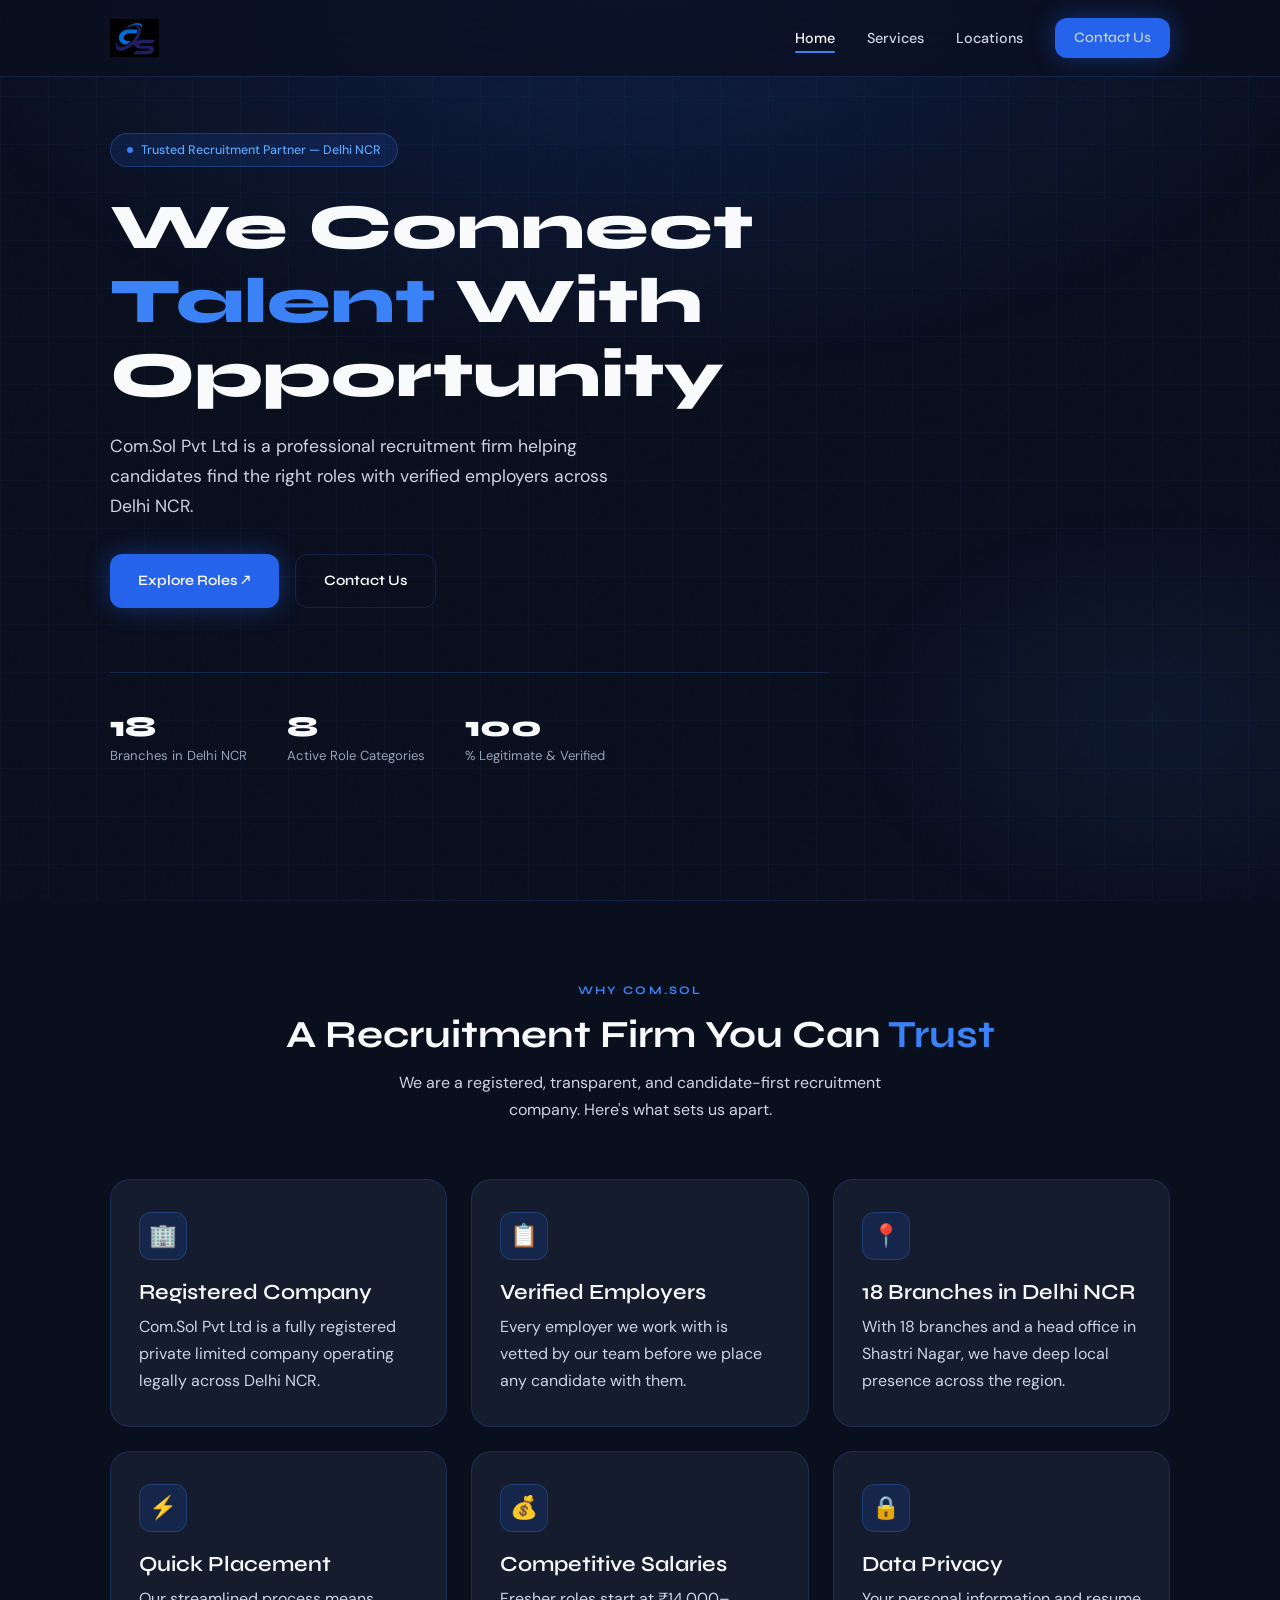
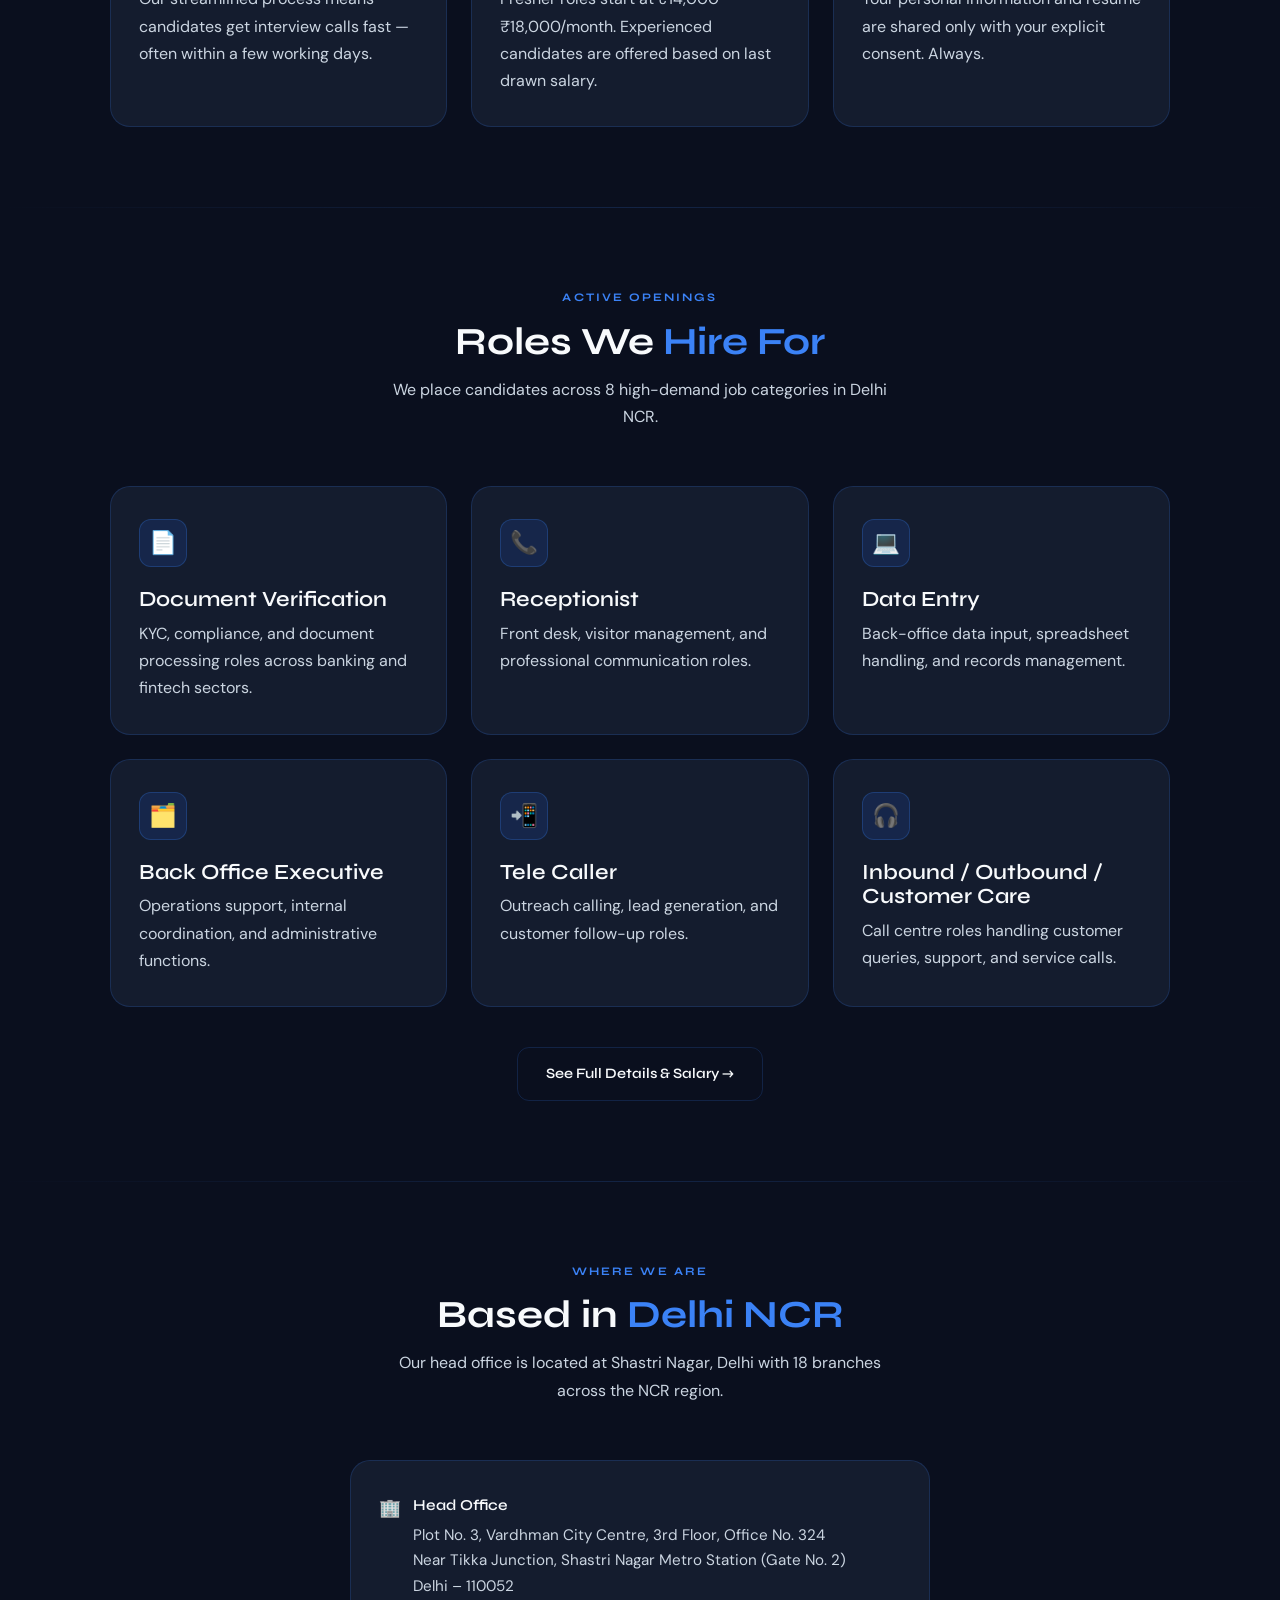
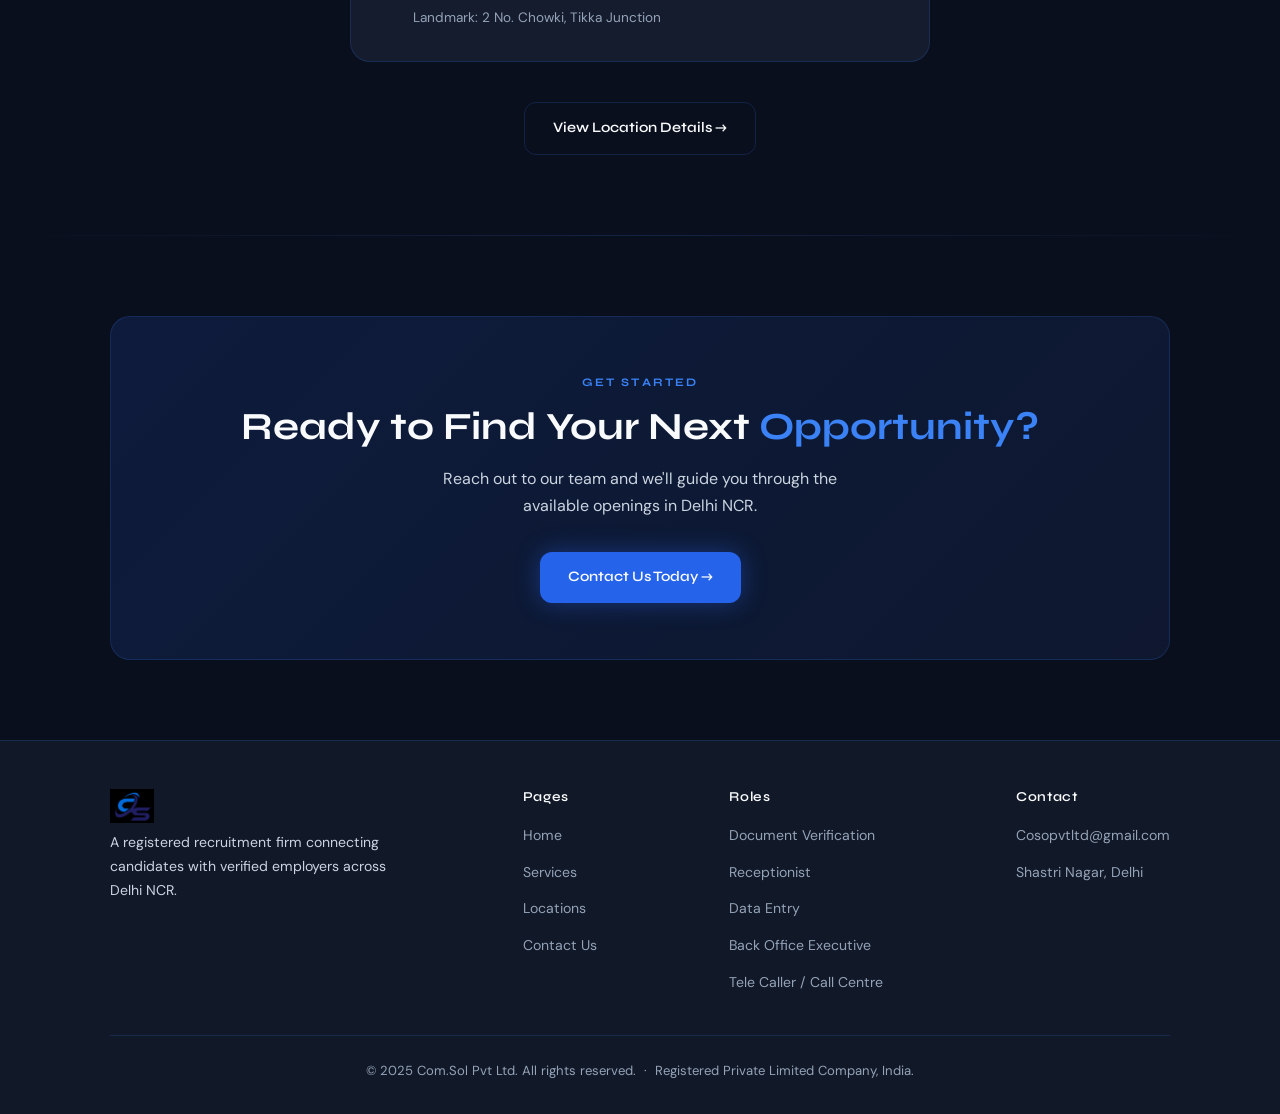
==== commit 87fb014b: "add logo to navbar and footer" ====
--- a/index.html
+++ b/index.html
@@ -12,7 +12,7 @@
   <!-- ── Navbar ─────────────────────────────────────────────── -->
   <header class="navbar">
     <div class="container nav-inner">
-      <a href="index.html" class="nav-logo">Com<span>.</span>Sol <span style="font-weight:300;font-size:0.85em;color:var(--grey)">Pvt Ltd</span></a>
+      <a href="index.html" class="nav-logo"><img src="logo.png" alt="Com.Sol Pvt Ltd" style="height:38px;width:auto;object-fit:contain;"></a>
       <nav class="nav-links">
         <a href="index.html">Home</a>
         <a href="services.html">Services</a>
@@ -213,7 +213,7 @@
     <div class="container">
       <div class="footer-inner">
         <div class="footer-brand">
-          <div class="nav-logo">Com<span>.</span>Sol <span style="font-weight:300;font-size:0.85em;color:var(--grey)">Pvt Ltd</span></div>
+          <div class="nav-logo"><img src="logo.png" alt="Com.Sol Pvt Ltd" style="height:34px;width:auto;object-fit:contain;"></div>
           <p>A registered recruitment firm connecting candidates with verified employers across Delhi NCR.</p>
         </div>
         <div class="footer-links">
--- a/css/style.css
+++ b/css/style.css
@@ -613,4 +613,43 @@
   font-size: 1.1rem;
   margin-top: 0.1rem;
   flex-shrink: 0;
+}
+
+/* Branch network section */
+.branch-region {
+  margin-bottom: 2.25rem;
+}
+
+.branch-region-label {
+  font-size: 0.72rem;
+  font-weight: 700;
+  letter-spacing: 0.15em;
+  text-transform: uppercase;
+  color: var(--blue-bright);
+  margin-bottom: 0.9rem;
+  display: flex;
+  align-items: center;
+  gap: 0.75rem;
+}
+
+.branch-region-label::after {
+  content: '';
+  flex: 1;
+  height: 1px;
+  background: var(--border);
+}
+
+.branch-grid {
+  display: grid;
+  grid-template-columns: repeat(auto-fit, minmax(150px, 1fr));
+  gap: 0.65rem;
+}
+
+.branch-card {
+  background: var(--card-bg, rgba(255,255,255,0.04));
+  border: 1px solid var(--border);
+  border-radius: 8px;
+  padding: 0.65rem 1rem;
+  font-size: 0.9rem;
+  color: var(--white);
 }
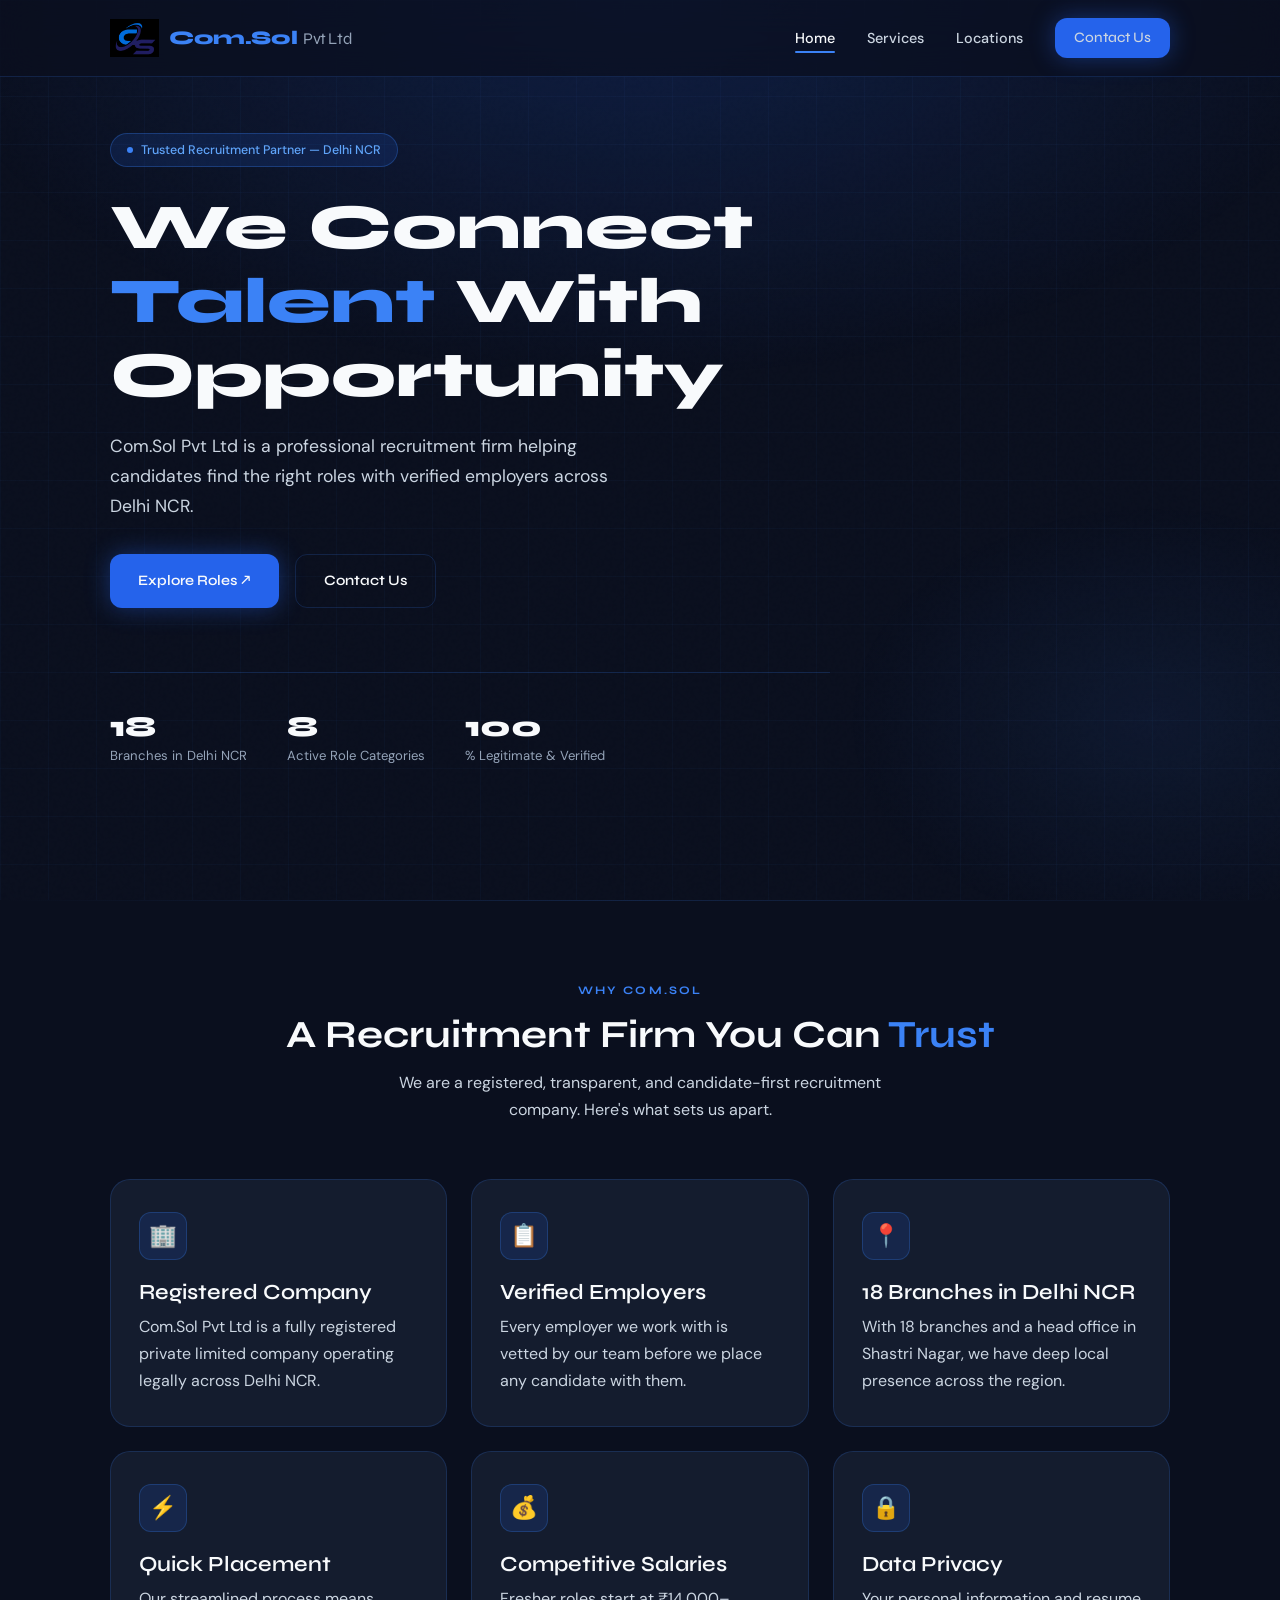
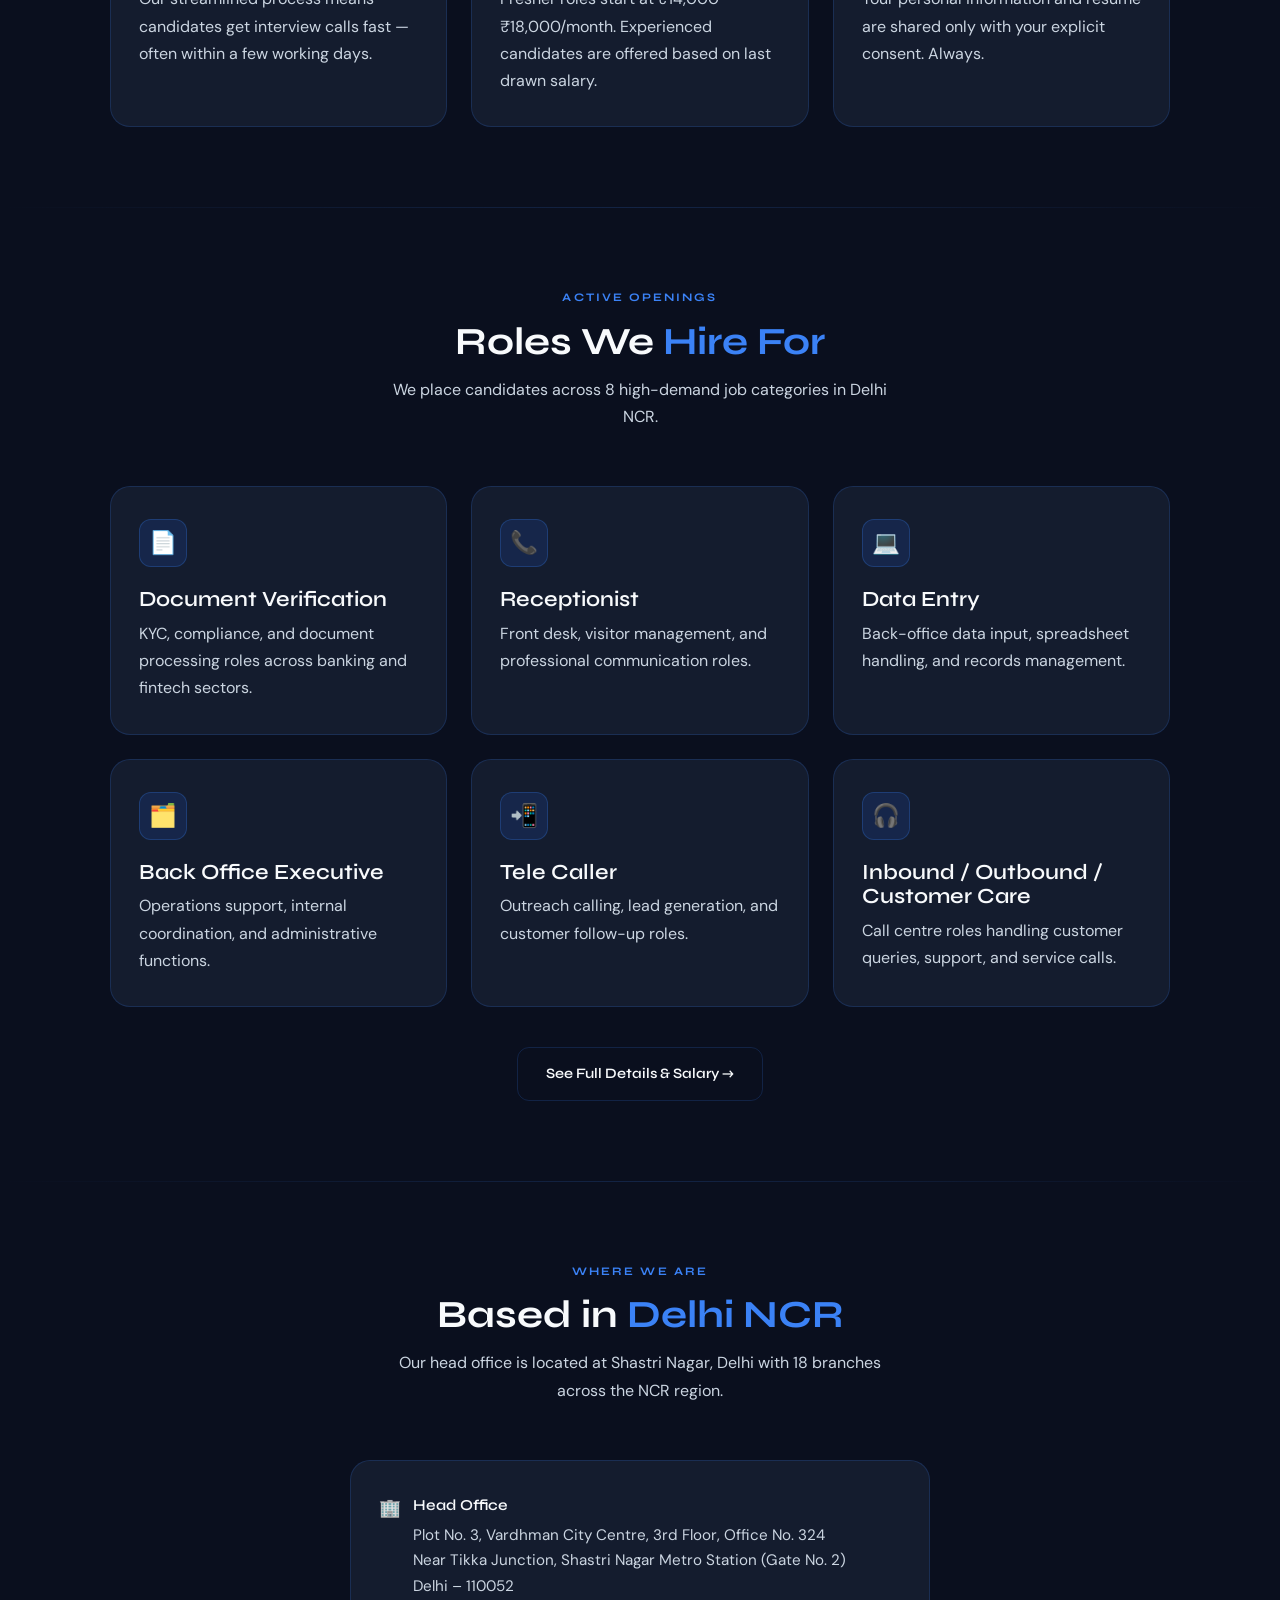
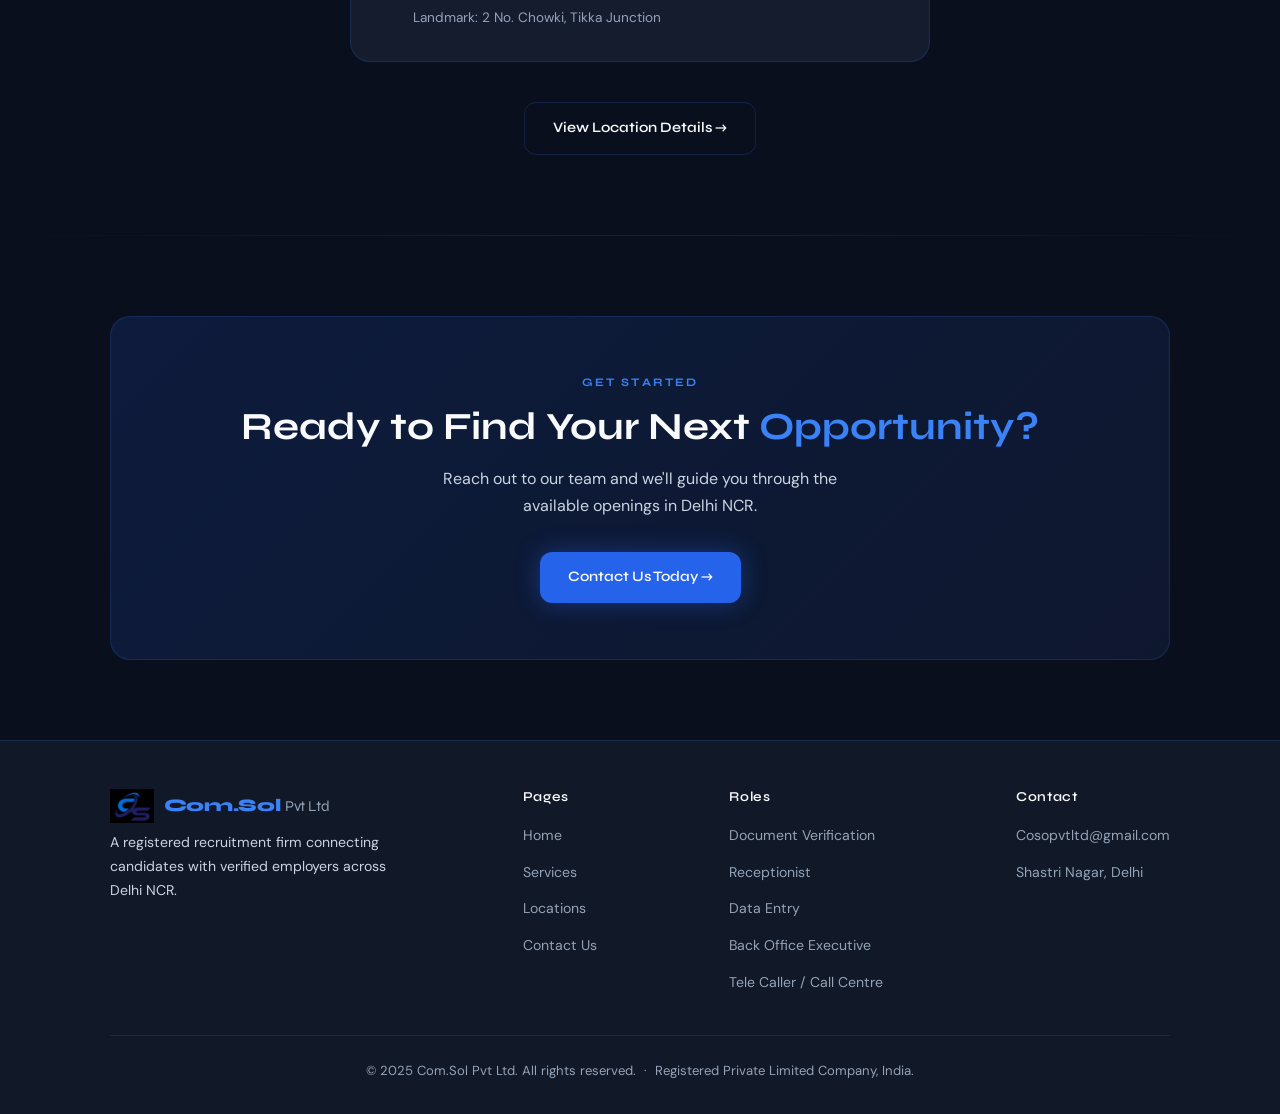
==== commit 7b5b0f66: "fix: logo and company name together in navbar and footer" ====
--- a/index.html
+++ b/index.html
@@ -12,7 +12,7 @@
   <!-- ── Navbar ─────────────────────────────────────────────── -->
   <header class="navbar">
     <div class="container nav-inner">
-      <a href="index.html" class="nav-logo"><img src="logo.png" alt="Com.Sol Pvt Ltd" style="height:38px;width:auto;object-fit:contain;"></a>
+      <a href="index.html" class="nav-logo" style="display:flex;align-items:center;gap:0.6rem;"><img src="logo.png" alt="Com.Sol Pvt Ltd" style="height:38px;width:auto;object-fit:contain;"><span>Com<span style="color:var(--blue-bright);">.</span>Sol <span style="font-weight:300;font-size:0.85em;color:var(--grey);">Pvt Ltd</span></span></a>
       <nav class="nav-links">
         <a href="index.html">Home</a>
         <a href="services.html">Services</a>
@@ -213,7 +213,7 @@
     <div class="container">
       <div class="footer-inner">
         <div class="footer-brand">
-          <div class="nav-logo"><img src="logo.png" alt="Com.Sol Pvt Ltd" style="height:34px;width:auto;object-fit:contain;"></div>
+          <div class="nav-logo" style="display:flex;align-items:center;gap:0.6rem;"><img src="logo.png" alt="Com.Sol Pvt Ltd" style="height:34px;width:auto;object-fit:contain;"><span>Com<span style="color:var(--blue-bright);">.</span>Sol <span style="font-weight:300;font-size:0.85em;color:var(--grey);">Pvt Ltd</span></span></div>
           <p>A registered recruitment firm connecting candidates with verified employers across Delhi NCR.</p>
         </div>
         <div class="footer-links">
--- a/css/style.css
+++ b/css/style.css
@@ -652,4 +652,18 @@
   padding: 0.65rem 1rem;
   font-size: 0.9rem;
   color: var(--white);
+}
+
+.nav-logo img {
+  height: 38px;
+  width: auto;
+  object-fit: contain;
+  display: block;
+}
+
+footer .nav-logo img {
+  height: 34px;
+  width: auto;
+  object-fit: contain;
+  display: block;
 }
